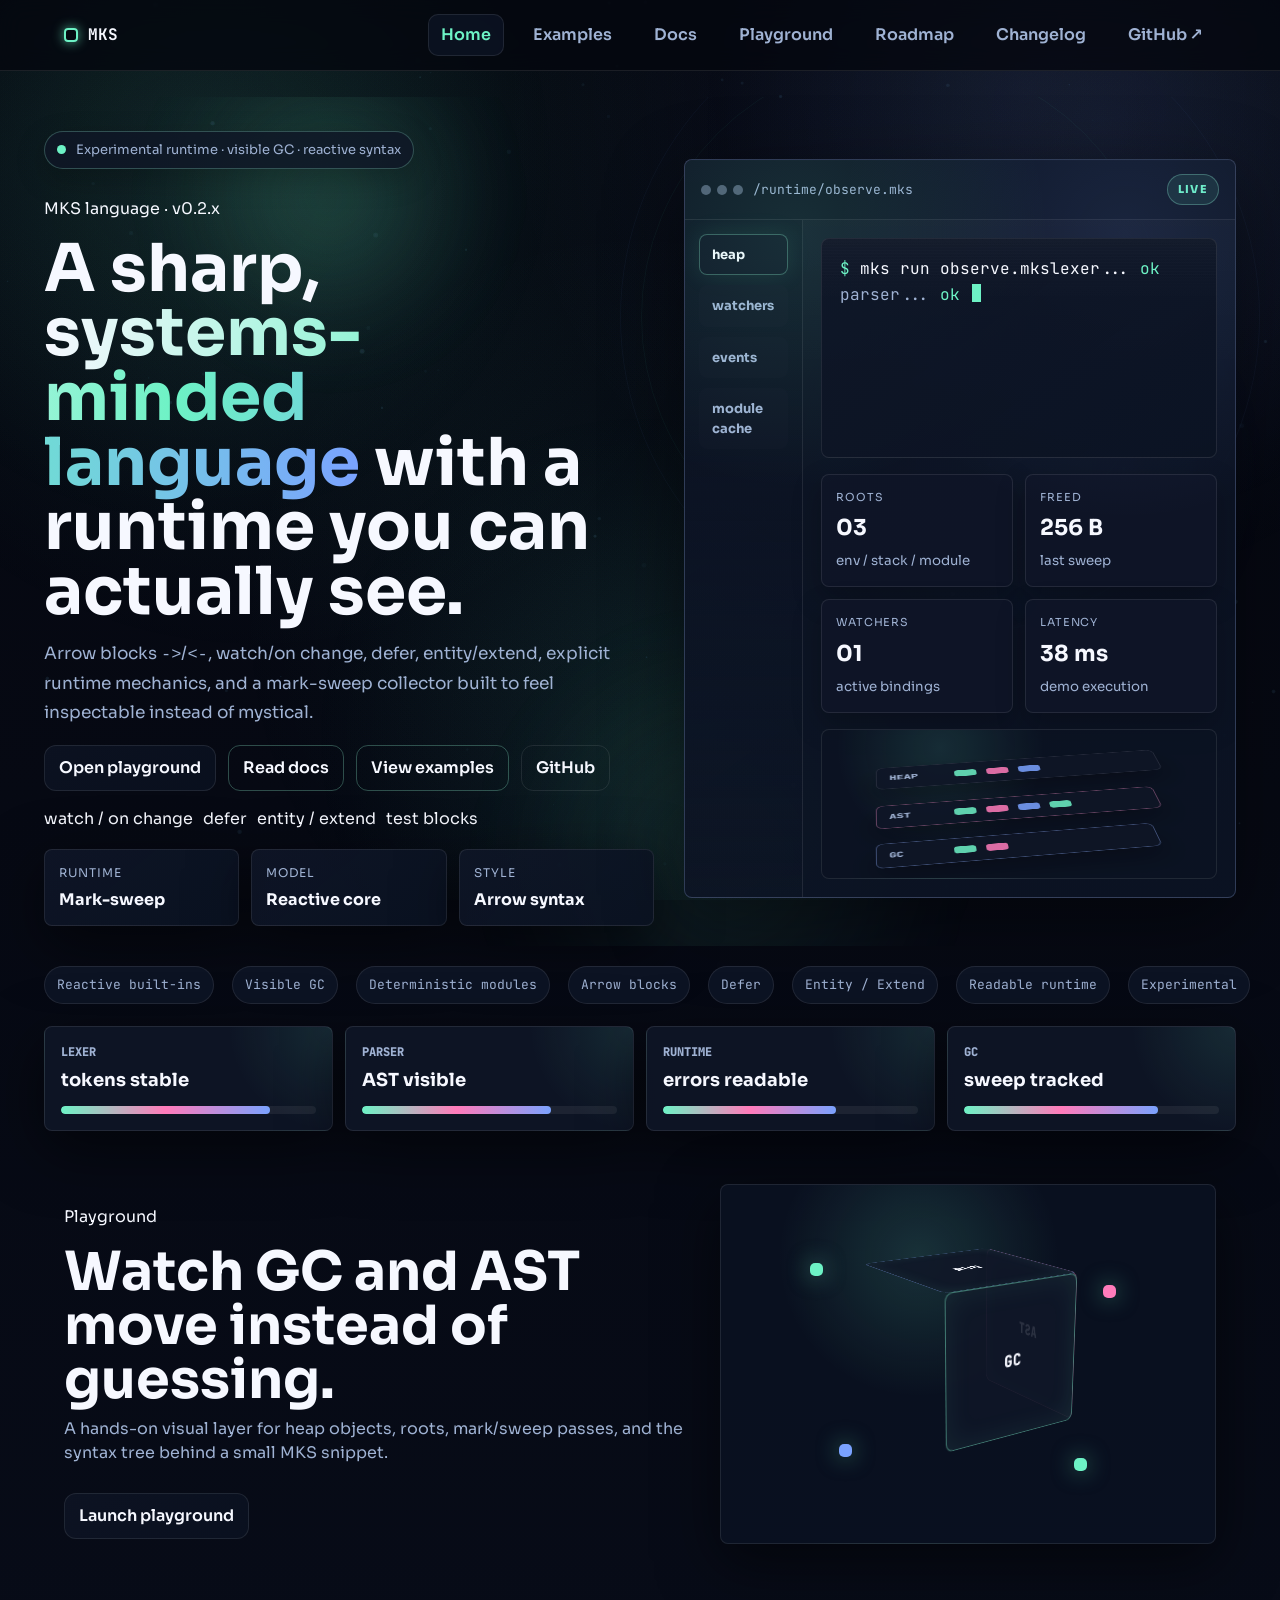
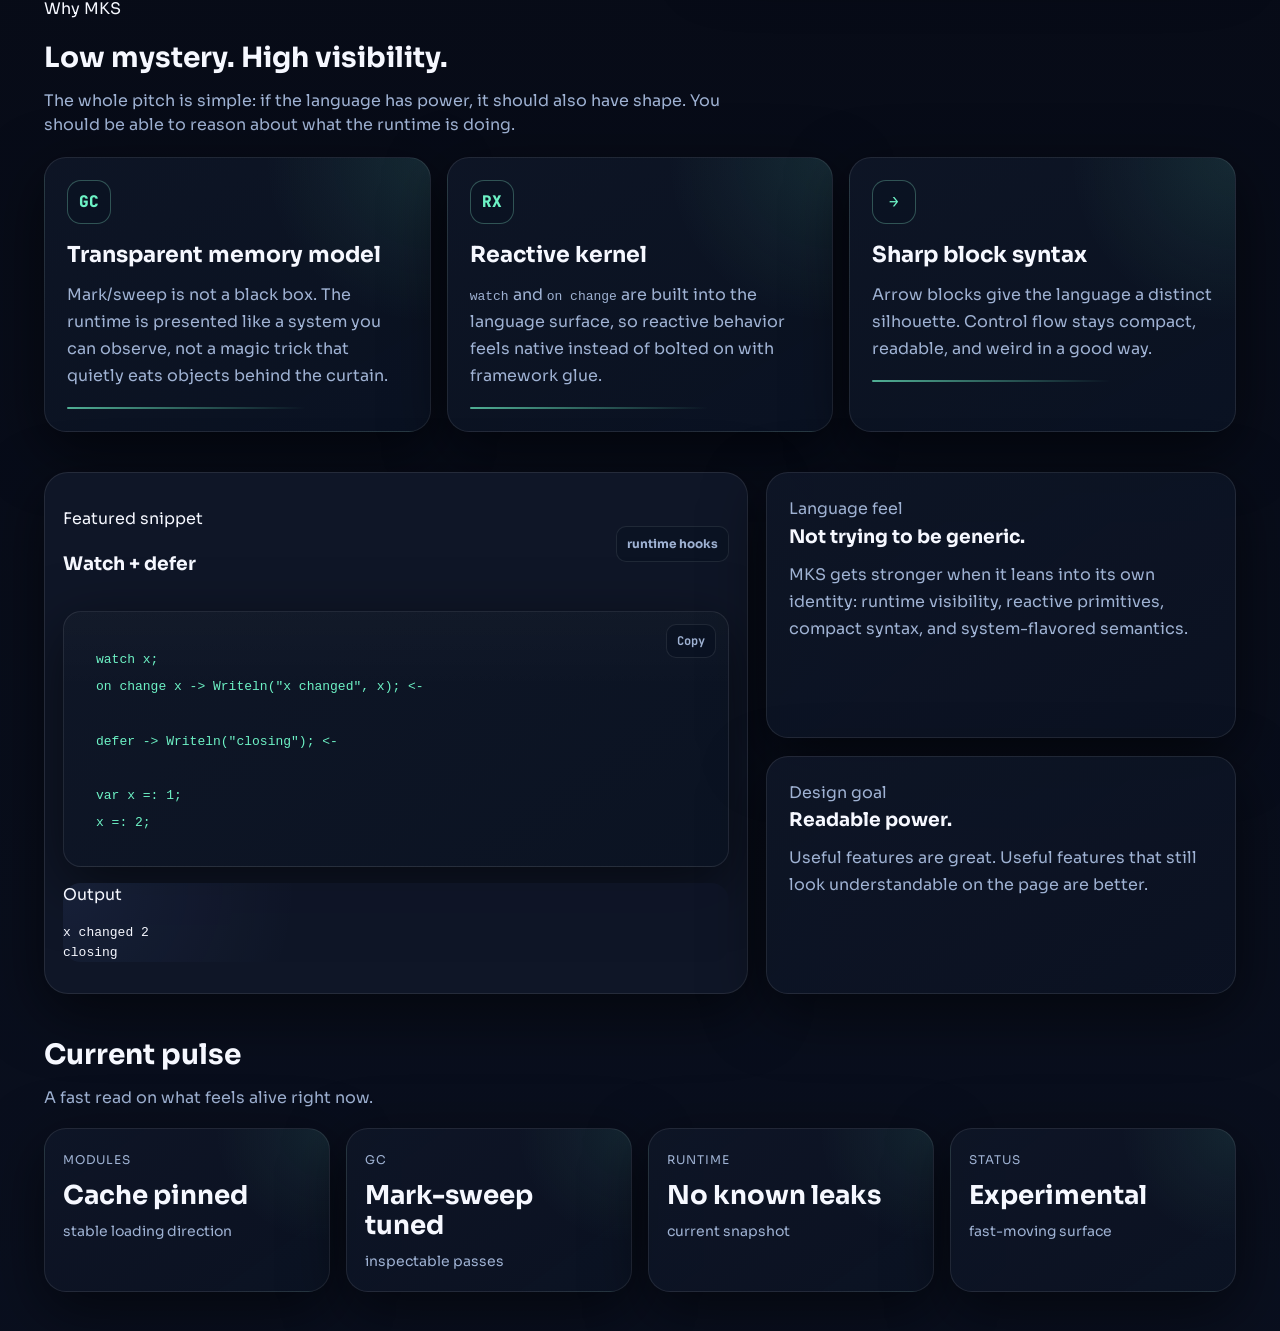
==== index.html @ ed5b5735 "New page's, docs" ====
<!DOCTYPE html>
<html lang="en" data-page="home">
<head>
  <meta charset="UTF-8">
  <meta name="viewport" content="width=device-width, initial-scale=1.0">
  <title>MKS Language</title>

  <link rel="preconnect" href="https://fonts.googleapis.com">
  <link rel="preconnect" href="https://fonts.gstatic.com" crossorigin>
  <link
    href="https://fonts.googleapis.com/css2?family=Sora:wght@400;500;600;700;800&family=Manrope:wght@400;500;600;700&family=JetBrains+Mono:wght@500;700;800&display=swap"
    rel="stylesheet"
  >

  <link rel="stylesheet" href="assets/css/base.css">
  <link rel="stylesheet" href="assets/css/index.css?v=20260414-4">
</head>
<body data-theme="dark">
  <canvas class="particles"></canvas>
  <div class="page-glow" aria-hidden="true"></div>
  <div class="page-grid" aria-hidden="true"></div>

<nav class="navbar">
  <div class="nav-inner">
    <a class="logo" href="index.html"><span class="logo-mark"></span> MKS</a>

    <div class="nav-links">
      <a href="index.html">Home</a>
      <a href="examples.html">Examples</a>
      <a href="docs.html">Docs</a>
      <a href="playground.html">Playground</a>
      <a href="roadmap.html">Roadmap</a>
      <a href="changelog.html">Changelog</a>
      <a class="btn ghost" href="https://github.com/mks-lang/MKS-interpreter" target="_blank" rel="noreferrer">GitHub ↗</a>
    </div>

    <div class="nav-mobile">
      <button class="burger" type="button" aria-label="Open menu" aria-expanded="false">
        <span class="burger-lines">
          <span></span>
          <span></span>
          <span></span>
        </span>
      </button>
    </div>

    <div class="mobile-menu">
      <a href="index.html">Home</a>
      <a href="examples.html">Examples</a>
      <a href="docs.html">Docs</a>
      <a href="playground.html">Playground</a>
      <a href="roadmap.html">Roadmap</a>
      <a href="changelog.html">Changelog</a>
      <a href="https://github.com/mks-lang/MKS-interpreter" target="_blank" rel="noreferrer">GitHub ↗</a>
    </div>
  </div>
</nav>

  <main>
    <section class="hero hero-v2">
      <div class="hero-bg">
        <div class="hero-orb orb-1"></div>
        <div class="hero-orb orb-2"></div>
        <div class="hero-orb orb-3"></div>
        <div class="hero-ring hero-ring-a"></div>
        <div class="hero-ring hero-ring-b"></div>
      </div>

      <div class="hero-copy reveal-up">
        <div class="hero-topline">
          <span class="status-dot"></span>
          <span>Experimental runtime · visible GC · reactive syntax</span>
        </div>

        <p class="eyebrow">MKS language · v0.2.x</p>

        <h1>
          A sharp,
          <span class="gradient-text">systems-minded language</span>
          with a runtime you can actually see.
        </h1>

        <p class="lede">
          Arrow blocks <code>-></code>/<code><-</code>, watch/on change, defer,
          entity/extend, explicit runtime mechanics, and a mark-sweep collector
          built to feel inspectable instead of mystical.
        </p>

        <div class="hero-actions">
          <a class="btn" href="playground.html">Open playground</a>
          <a class="btn ghost strong" href="docs.html">Read docs</a>
          <a class="btn ghost strong" href="examples.html">View examples</a>
          <a class="btn ghost" href="https://github.com/mks-lang/MKS-interpreter" target="_blank" rel="noreferrer">GitHub</a>
        </div>

        <div class="hero-pills">
          <span class="pill live">watch / on change</span>
          <span class="pill">defer</span>
          <span class="pill">entity / extend</span>
          <span class="pill ghost">test blocks</span>
        </div>

        <div class="hero-stats">
          <div class="hero-stat">
            <span class="hero-stat-label">Runtime</span>
            <strong>Mark-sweep</strong>
          </div>
          <div class="hero-stat">
            <span class="hero-stat-label">Model</span>
            <strong>Reactive core</strong>
          </div>
          <div class="hero-stat">
            <span class="hero-stat-label">Style</span>
            <strong>Arrow syntax</strong>
          </div>
        </div>
      </div>

      <div class="hero-visual reveal-up">
        <div class="signal-shell tilt-card">
          <div class="signal-head">
            <div class="term-dots"><span></span><span></span><span></span></div>
            <div class="signal-path">/runtime/observe.mks</div>
            <div class="signal-badge">LIVE</div>
          </div>

          <div class="signal-main">
            <div class="signal-sidebar">
              <div class="side-chip active">heap</div>
              <div class="side-chip">watchers</div>
              <div class="side-chip">events</div>
              <div class="side-chip">module cache</div>
            </div>

            <div class="signal-content">
              <div class="terminal-core" data-terminal>
                <div class="term-line"><span class="prompt">$</span> mks run observe.mks</div>
                <div class="term-line">lexer... <span class="green">ok</span></div>
                <div class="term-line">parser... <span class="green">ok</span></div>
                <div class="term-line">attach watch x ... <span class="green">ok</span></div>
                <div class="term-line">gc pass #12 ... <span class="accent">6 freed</span></div>
                <div class="term-line">event -> <span class="accent">"x changed 2"</span></div>
              </div>

              <div class="signal-grid">
                <div class="signal-card pulse-card-ish">
                  <span class="mini-label">Roots</span>
                  <strong>03</strong>
                  <small>env / stack / module</small>
                </div>
                <div class="signal-card pulse-card-ish">
                  <span class="mini-label">Freed</span>
                  <strong>256 B</strong>
                  <small>last sweep</small>
                </div>
                <div class="signal-card pulse-card-ish">
                  <span class="mini-label">Watchers</span>
                  <strong>01</strong>
                  <small>active bindings</small>
                </div>
                <div class="signal-card pulse-card-ish">
                  <span class="mini-label">Latency</span>
                  <strong>38 ms</strong>
                  <small>demo execution</small>
                </div>
              </div>

              <div class="runtime-stack" aria-hidden="true">
                <div class="stack-layer layer-heap">
                  <span>heap</span>
                  <b></b><b></b><b></b>
                </div>
                <div class="stack-layer layer-ast">
                  <span>ast</span>
                  <b></b><b></b><b></b><b></b>
                </div>
                <div class="stack-layer layer-gc">
                  <span>gc</span>
                  <b></b><b></b>
                </div>
              </div>
            </div>
          </div>

          <div class="scanline"></div>
        </div>
      </div>
    </section>

    <section class="status-rail reveal-up">
      <div class="status-track">
        <span>Reactive built-ins</span>
        <span>Visible GC</span>
        <span>Deterministic modules</span>
        <span>Arrow blocks</span>
        <span>Defer</span>
        <span>Entity / Extend</span>
        <span>Readable runtime</span>
        <span>Experimental</span>
        <span>Reactive built-ins</span>
        <span>Visible GC</span>
        <span>Deterministic modules</span>
        <span>Arrow blocks</span>
      </div>
    </section>

    <section class="section telemetry-strip reveal-up">
      <div class="telemetry-card tilt-card">
        <span class="telemetry-label">Lexer</span>
        <strong>tokens stable</strong>
        <div class="telemetry-meter"><span style="--w:82%"></span></div>
      </div>
      <div class="telemetry-card tilt-card">
        <span class="telemetry-label">Parser</span>
        <strong>AST visible</strong>
        <div class="telemetry-meter"><span style="--w:74%"></span></div>
      </div>
      <div class="telemetry-card tilt-card">
        <span class="telemetry-label">Runtime</span>
        <strong>errors readable</strong>
        <div class="telemetry-meter"><span style="--w:68%"></span></div>
      </div>
      <div class="telemetry-card tilt-card">
        <span class="telemetry-label">GC</span>
        <strong>sweep tracked</strong>
        <div class="telemetry-meter"><span style="--w:76%"></span></div>
      </div>
    </section>

    <section class="section lab-preview">
      <div class="lab-copy reveal-up">
        <p class="eyebrow">Playground</p>
        <h2>Watch GC and AST move instead of guessing.</h2>
        <p class="sub">
          A hands-on visual layer for heap objects, roots, mark/sweep passes, and the syntax tree
          behind a small MKS snippet.
        </p>
        <a class="btn" href="playground.html">Launch playground</a>
      </div>

      <div class="lab-stage reveal-up tilt-card" aria-hidden="true">
        <div class="lab-cube">
          <span class="cube-face face-a">GC</span>
          <span class="cube-face face-b">AST</span>
          <span class="cube-face face-c">RUN</span>
        </div>
        <div class="lab-nodes">
          <span></span><span></span><span></span><span></span>
        </div>
      </div>
    </section>

    <section class="section feature-band">
      <div class="feature-intro reveal-up">
        <p class="eyebrow">Why MKS</p>
        <h2>Low mystery. High visibility.</h2>
        <p class="sub">
          The whole pitch is simple: if the language has power, it should also have shape.
          You should be able to reason about what the runtime is doing.
        </p>
      </div>

      <div class="feature-grid">
        <article class="feature-card reveal-up tilt-card">
          <div class="feature-icon">GC</div>
          <h3>Transparent memory model</h3>
          <p>
            Mark/sweep is not a black box. The runtime is presented like a system you can observe,
            not a magic trick that quietly eats objects behind the curtain.
          </p>
          <div class="feature-line"></div>
        </article>

        <article class="feature-card reveal-up tilt-card">
          <div class="feature-icon">RX</div>
          <h3>Reactive kernel</h3>
          <p>
            <code>watch</code> and <code>on change</code> are built into the language surface,
            so reactive behavior feels native instead of bolted on with framework glue.
          </p>
          <div class="feature-line"></div>
        </article>

        <article class="feature-card reveal-up tilt-card">
          <div class="feature-icon">→</div>
          <h3>Sharp block syntax</h3>
          <p>
            Arrow blocks give the language a distinct silhouette. Control flow stays compact,
            readable, and weird in a good way.
          </p>
          <div class="feature-line"></div>
        </article>
      </div>
    </section>

    <section class="section showcase-grid">
      <div class="panel code-panel reveal-up">
        <div class="panel-top">
          <div>
            <p class="eyebrow">Featured snippet</p>
            <h3>Watch + defer</h3>
          </div>
          <span class="code-chip">runtime hooks</span>
        </div>

        <div class="code-block deluxe">
          <button class="copy-btn">Copy</button>
<pre><code>watch x;
on change x -> Writeln("x changed", x); <-

defer -> Writeln("closing"); <-

var x =: 1;
x =: 2;</code></pre>
        </div>

        <div class="mini-output deluxe-output">
          <p class="label">Output</p>
<pre><code>x changed 2
closing</code></pre>
        </div>
      </div>

      <div class="stack-col">
        <div class="stack-card reveal-up tilt-card">
          <p class="eyebrow">Language feel</p>
          <h3>Not trying to be generic.</h3>
          <p>
            MKS gets stronger when it leans into its own identity: runtime visibility,
            reactive primitives, compact syntax, and system-flavored semantics.
          </p>
        </div>

        <div class="stack-card reveal-up tilt-card">
          <p class="eyebrow">Design goal</p>
          <h3>Readable power.</h3>
          <p>
            Useful features are great. Useful features that still look understandable
            on the page are better.
          </p>
        </div>
      </div>
    </section>

    <section class="section pulse-section">
      <div class="section-head reveal-up">
        <h2>Current pulse</h2>
        <p class="sub">A fast read on what feels alive right now.</p>
      </div>

      <div class="pulse-grid">
        <div class="pulse-tile reveal-up tilt-card">
          <span class="tile-label">Modules</span>
          <strong>Cache pinned</strong>
          <small>stable loading direction</small>
        </div>
        <div class="pulse-tile reveal-up tilt-card">
          <span class="tile-label">GC</span>
          <strong>Mark-sweep tuned</strong>
          <small>inspectable passes</small>
        </div>
        <div class="pulse-tile reveal-up tilt-card">
          <span class="tile-label">Runtime</span>
          <strong>No known leaks</strong>
          <small>current snapshot</small>
        </div>
        <div class="pulse-tile reveal-up tilt-card">
          <span class="tile-label">Status</span>
          <strong>Experimental</strong>
          <small>fast-moving surface</small>
        </div>
      </div>
    </section>
  </main>

  <script src="assets/js/common.js"></script>
  <script src="assets/js/home.js?v=20260414-4"></script>
</body>
</html>
---- assets/css/base.css ----
:root {
  --bg: #05070f;
  --bg-soft: #0a1020;
  --panel: #0f1627;
  --panel-2: #0b1323;
  --text: #f6f8ff;
  --muted: #9fb2d3;
  --accent: #6df2c5;
  --accent-2: #7aa2ff;
  --danger: #ff7b7b;

  --border: rgba(255,255,255,0.09);
  --shadow: 0 18px 60px rgba(0,0,0,0.55);
  --glow: 0 0 40px color-mix(in srgb, var(--accent) 55%, transparent);

  --noise: url('data:image/svg+xml;utf8,<svg xmlns="http://www.w3.org/2000/svg" width="160" height="160" viewBox="0 0 160 160"><filter id="n"><feTurbulence type="fractalNoise" baseFrequency="0.8" numOctaves="2" stitchTiles="stitch"/></filter><rect width="160" height="160" filter="url(%23n)" opacity="0.08"/></svg>');

  --font-body: 'Sora', 'Manrope', system-ui, sans-serif;
  --font-mono: 'JetBrains Mono', monospace;
}

/* base */

* {
  box-sizing: border-box;
  min-width: 0;
}

html {
  margin: 0;
  padding: 0;
  height: 100%;
  background: var(--bg);
  overflow-x: hidden;
}

body {
  margin: 0;
  padding: 0;
  min-height: 100vh;
  font-family: var(--font-body);
  color: var(--text);
  line-height: 1.5;
  overflow-x: hidden;
  background: linear-gradient(
    180deg,
    color-mix(in srgb, var(--bg) 90%, transparent),
    color-mix(in srgb, var(--bg-soft) 90%, transparent)
  );
}

/* background fx */

body::before {
  content: "";
  position: fixed;
  inset: 0;
  pointer-events: none;
  z-index: 0;
  background:
    radial-gradient(circle at 20% 20%, rgba(92,240,195,0.08), transparent 38%),
    radial-gradient(circle at 80% 10%, rgba(126,170,255,0.08), transparent 40%),
    radial-gradient(circle at 50% 70%, rgba(92,240,195,0.05), transparent 45%);
}

body::after {
  content: "";
  position: fixed;
  inset: 0;
  pointer-events: none;
  z-index: 0;
  background-image: var(--noise);
  opacity: 0.35;
  mix-blend-mode: soft-light;
}

main {
  position: relative;
  z-index: 2;
  width: 100%;
  overflow-x: clip;
}

/* reset */

img,
canvas,
video,
svg {
  display: block;
  max-width: 100%;
}

button,
input,
textarea {
  font: inherit;
}

button {
  border: 0;
}

a {
  color: inherit;
  text-decoration: none;
}

/* particles */

.particles {
  position: fixed;
  inset: 0;
  width: 100%;
  height: 100%;
  pointer-events: none;
  z-index: 0;
  opacity: 0.22;
}

/* navbar */

.navbar {
  position: sticky;
  top: 0;
  z-index: 20;
  border-bottom: 1px solid var(--border);
  background: rgba(5,7,15,0.8);
}

@supports (backdrop-filter: blur(12px)) {
  .navbar {
    backdrop-filter: blur(12px);
    background: color-mix(in srgb, var(--bg) 78%, transparent);
  }
}

.nav-inner {
  display: flex;
  align-items: center;
  justify-content: space-between;
  gap: 16px;
  padding: 14px 24px;
  max-width: 1200px;
  margin: 0 auto;
  position: relative;
}

.logo {
  display: flex;
  align-items: center;
  gap: 10px;
  font-family: var(--font-mono);
  font-weight: 700;
  flex-shrink: 0;
}

.logo-mark {
  width: 14px;
  height: 14px;
  border: 2px solid var(--accent);
  border-radius: 4px;
  box-shadow: 0 0 12px color-mix(in srgb, var(--accent) 70%, transparent);
}

/* nav */

.nav-links {
  display: flex;
  gap: 16px;
  align-items: center;
  flex-wrap: wrap;
}

.nav-links a {
  padding: 8px 12px;
  border-radius: 10px;
  font-weight: 600;
  color: var(--muted);
  border: 1px solid transparent;
  transition:
    color 180ms,
    border-color 180ms,
    background 180ms,
    transform 180ms;
}

.nav-links a.active {
  color: var(--accent);
  border-color: var(--border);
  background: color-mix(in srgb, var(--panel) 70%, transparent);
}

.nav-links a:hover {
  color: var(--text);
  border-color: var(--border);
}

.nav-mobile {
  display: none;
  align-items: center;
  gap: 8px;
}

/* burger */

.burger {
  display: none;
  width: 44px;
  height: 44px;
  padding: 0;
  align-items: center;
  justify-content: center;
  border-radius: 12px;
  border: 1px solid var(--border);
  background: color-mix(in srgb, var(--panel) 84%, transparent);
  color: var(--text);
  cursor: pointer;
  flex-shrink: 0;
}

.burger-lines {
  position: relative;
  width: 18px;
  height: 12px;
}

.burger-lines span {
  position: absolute;
  left: 0;
  width: 100%;
  height: 2px;
  border-radius: 999px;
  background: var(--text);
  transition: transform 180ms ease, opacity 180ms ease, top 180ms ease;
}

.burger-lines span:nth-child(1) { top: 0; }
.burger-lines span:nth-child(2) { top: 5px; }
.burger-lines span:nth-child(3) { top: 10px; }

.nav-open .burger-lines span:nth-child(1) {
  top: 5px;
  transform: rotate(45deg);
}

.nav-open .burger-lines span:nth-child(2) {
  opacity: 0;
}

.nav-open .burger-lines span:nth-child(3) {
  top: 5px;
  transform: rotate(-45deg);
}

.mobile-menu {
  display: none;
}

/* buttons */

.btn {
  display: inline-flex;
  align-items: center;
  justify-content: center;
  gap: 8px;
  padding: 10px 14px;
  border-radius: 12px;
  border: 1px solid var(--border);
  background: linear-gradient(
    135deg,
    color-mix(in srgb, var(--panel) 70%, transparent),
    color-mix(in srgb, var(--panel-2) 70%, transparent)
  );
  color: var(--text);
  font-weight: 600;
  transition:
    transform 160ms,
    box-shadow 160ms,
    border-color 160ms;
}

.btn:hover {
  transform: translateY(-2px);
  border-color: color-mix(in srgb, var(--accent) 40%, var(--border));
  box-shadow: 0 12px 30px color-mix(in srgb, var(--accent) 15%, transparent);
}

.btn.ghost {
  background: transparent;
  box-shadow: none;
}

/* layout */

.section {
  max-width: 1200px;
  margin: 40px auto;
  padding: 0 24px;
  width: 100%;
}

.section h2 {
  margin: 0 0 10px;
  font-size: 28px;
}

.section p.sub {
  margin: 0 0 18px;
  color: var(--muted);
}

/* panels */

.panel {
  background: var(--panel);
  border: 1px solid var(--border);
  border-radius: 16px;
  padding: 18px;
  box-shadow: var(--shadow);
  position: relative;
  overflow: hidden;
}

.panel::after {
  content: "";
  position: absolute;
  inset: 0;
  z-index: 0;
  pointer-events: none;
  opacity: 0;
  background: linear-gradient(
    125deg,
    color-mix(in srgb, var(--accent) 12%, transparent),
    transparent 30%
  );
  transition: opacity 200ms;
}

.panel:hover::after {
  opacity: 1;
}

.panel > * {
  position: relative;
  z-index: 1;
}

/* code */

.code-block {
  position: relative;
  border: 1px solid var(--border);
  border-radius: 14px;
  padding: 14px;
  font-family: var(--font-mono);
  color: var(--accent);
  background: linear-gradient(
    145deg,
    color-mix(in srgb, var(--panel) 90%, transparent),
    color-mix(in srgb, var(--panel-2) 90%, transparent)
  );
  box-shadow: var(--shadow);
  overflow-x: auto;
  overflow-y: hidden;
  max-width: 100%;
  -webkit-overflow-scrolling: touch;
}

.code-block pre {
  margin: 0;
  white-space: pre;
  min-width: max-content;
}

.copy-btn {
  position: absolute;
  top: 10px;
  right: 10px;
  background: var(--panel-2);
  border: 1px solid var(--border);
  border-radius: 10px;
  color: var(--muted);
  padding: 6px 10px;
  cursor: pointer;
  font-size: 12px;
  z-index: 2;
}

.copy-btn:hover {
  color: var(--text);
}

/* pulse */

.pulse {
  display: grid;
  grid-template-columns: repeat(auto-fit, minmax(200px,1fr));
  gap: 12px;
}

.pulse-card {
  border: 1px solid var(--border);
  border-radius: 14px;
  padding: 12px;
  background: color-mix(in srgb, var(--panel) 90%, transparent);
}

.pulse-card .label {
  font-size: 12px;
  text-transform: uppercase;
  color: var(--muted);
}

.pulse-card .value {
  font-size: 22px;
  font-weight: 700;
}

/* animations */

.float { animation: floaty 6s ease-in-out infinite alternate; }
.glimmer { background-size: 280% 280%; animation: gradient-move 14s ease infinite; }
.pulse-glow { animation: pulse 3s ease-in-out infinite; }

@keyframes floaty {
  0% { transform: translateY(0); }
  100% { transform: translateY(-6px); }
}

@keyframes gradient-move {
  0% { background-position: 0% 50%; }
  50% { background-position: 100% 50%; }
  100% { background-position: 0% 50%; }
}

@keyframes pulse {
  0%,100% { box-shadow: var(--glow); }
  50% { box-shadow: 0 0 18px color-mix(in srgb, var(--accent-2) 45%, transparent); }
}

/* mobile */

@media (max-width: 960px) {
  .nav-links {
    display: none;
  }

  .nav-mobile {
    display: flex;
  }

  .burger {
    display: inline-flex;
  }

  .mobile-menu {
    position: absolute;
    top: calc(100% + 12px);
    right: 16px;
    left: 16px;
    display: none;
    flex-direction: column;
    gap: 8px;
    padding: 12px;
    border: 1px solid var(--border);
    border-radius: 16px;
    background: color-mix(in srgb, var(--panel) 96%, transparent);
    box-shadow: var(--shadow);
  }

  .nav-open .mobile-menu {
    display: flex;
  }

  .mobile-menu a {
    padding: 12px 14px;
    border-radius: 12px;
    border: 1px solid transparent;
    color: var(--muted);
    font-weight: 600;
    background: color-mix(in srgb, var(--panel-2) 66%, transparent);
  }

  .mobile-menu a.active {
    color: var(--accent);
    border-color: var(--border);
  }

  .mobile-menu a:hover {
    color: var(--text);
    border-color: var(--border);
  }
}

@media (max-width: 600px) {
  .section {
    padding: 0 16px;
  }

  .nav-inner {
    padding: 12px 16px;
  }

  .particles {
    opacity: 0.12;
  }

  .panel {
    padding: 14px;
  }

  .code-block {
    padding: 12px;
  }

  .copy-btn {
    top: 8px;
    right: 8px;
  }
}
---- assets/css/index.css ----
.hero-v2 {
  position: relative;
  max-width: 1240px;
  margin: 26px auto 0;
  padding: 34px 24px 20px;
  display: grid;
  grid-template-columns: 1.05fr 0.95fr;
  gap: 30px;
  align-items: center;
  isolation: isolate;
}

.hero-bg {
  position: absolute;
  inset: 0;
  pointer-events: none;
  z-index: 0;
  overflow: hidden;
}

.hero-orb {
  position: absolute;
  border-radius: 999px;
  filter: blur(44px);
  opacity: 0.7;
  animation: drift 12s ease-in-out infinite alternate;
}

.orb-1 {
  top: -60px;
  left: 12%;
  width: 320px;
  height: 320px;
  background: radial-gradient(circle, color-mix(in srgb, var(--accent) 30%, transparent), transparent 70%);
}

.orb-2 {
  right: 2%;
  top: 20%;
  width: 420px;
  height: 420px;
  background: radial-gradient(circle, color-mix(in srgb, var(--accent-2) 26%, transparent), transparent 70%);
  animation-delay: 1.2s;
}

.orb-3 {
  left: 38%;
  bottom: -140px;
  width: 460px;
  height: 460px;
  background: radial-gradient(circle, color-mix(in srgb, var(--accent) 16%, transparent), transparent 72%);
  animation-delay: 2.2s;
}

.hero-ring {
  position: absolute;
  border-radius: 50%;
  border: 1px solid color-mix(in srgb, var(--accent) 14%, transparent);
  opacity: 0.35;
}

.hero-ring-a {
  width: 520px;
  height: 520px;
  right: 8%;
  top: -40px;
  animation: spinSlow 24s linear infinite;
}

.hero-ring-b {
  width: 640px;
  height: 640px;
  right: 0%;
  top: -100px;
  border-color: color-mix(in srgb, var(--accent-2) 14%, transparent);
  animation: spinSlowReverse 30s linear infinite;
}

.hero-copy,
.hero-visual {
  position: relative;
  z-index: 2;
}

.hero-topline {
  display: inline-flex;
  align-items: center;
  gap: 10px;
  margin-bottom: 12px;
  padding: 8px 12px;
  border: 1px solid color-mix(in srgb, var(--accent) 18%, var(--border));
  border-radius: 999px;
  background: color-mix(in srgb, var(--panel) 82%, transparent);
  color: var(--muted);
  font-size: 13px;
  box-shadow: 0 10px 30px rgba(0, 0, 0, 0.22);
}

.status-dot {
  width: 9px;
  height: 9px;
  border-radius: 50%;
  background: var(--accent);
  box-shadow: 0 0 0 0 color-mix(in srgb, var(--accent) 40%, transparent);
  animation: pingDot 2.2s infinite;
}

.hero-v2 h1 {
  margin: 0 0 14px;
  font-size: clamp(38px, 6vw, 66px);
  line-height: 0.98;
  letter-spacing: 0;
  max-width: 11ch;
}

.lab-preview {
  position: relative;
  display: grid;
  grid-template-columns: minmax(0, 0.9fr) minmax(280px, 0.7fr);
  gap: 18px;
  align-items: center;
}

.lab-copy {
  padding: 18px 0;
}

.lab-copy h2 {
  max-width: 760px;
  margin: 0 0 10px;
  font-size: clamp(30px, 5vw, 54px);
  line-height: 1;
  letter-spacing: 0;
}

.lab-copy .btn {
  margin-top: 10px;
}

.lab-stage {
  position: relative;
  min-height: 360px;
  border: 1px solid var(--border);
  border-radius: 8px;
  background:
    radial-gradient(circle at 40% 20%, color-mix(in srgb, var(--accent) 15%, transparent), transparent 34%),
    color-mix(in srgb, var(--panel-2) 78%, transparent);
  box-shadow: var(--shadow);
  overflow: hidden;
  perspective: 900px;
}

.lab-cube {
  position: absolute;
  width: 150px;
  height: 150px;
  left: 50%;
  top: 44%;
  transform-style: preserve-3d;
  transform: translate(-50%, -50%) rotateX(-18deg) rotateY(34deg);
  animation: cubeSpin 8s ease-in-out infinite alternate;
}

.cube-face {
  position: absolute;
  inset: 0;
  display: grid;
  place-items: center;
  border: 1px solid color-mix(in srgb, var(--accent) 40%, var(--border));
  border-radius: 8px;
  background: color-mix(in srgb, var(--panel) 88%, transparent);
  color: var(--text);
  font-family: var(--font-mono);
  font-weight: 800;
  box-shadow: inset 0 0 30px color-mix(in srgb, var(--accent) 8%, transparent);
}

.face-a {
  transform: translateZ(75px);
}

.face-b {
  transform: rotateY(90deg) translateZ(75px);
  border-color: color-mix(in srgb, #ff7bba 40%, var(--border));
}

.face-c {
  transform: rotateX(90deg) translateZ(75px);
  border-color: color-mix(in srgb, var(--accent-2) 40%, var(--border));
}

.lab-nodes span {
  position: absolute;
  width: 13px;
  height: 13px;
  border-radius: 5px;
  background: var(--accent);
  box-shadow: 0 0 22px color-mix(in srgb, var(--accent) 50%, transparent);
  animation: nodeFloat 3s ease-in-out infinite alternate;
}

.lab-nodes span:nth-child(1) { left: 18%; top: 22%; }
.lab-nodes span:nth-child(2) { right: 20%; top: 28%; animation-delay: .4s; background: #ff7bba; }
.lab-nodes span:nth-child(3) { left: 24%; bottom: 24%; animation-delay: .8s; background: var(--accent-2); }
.lab-nodes span:nth-child(4) { right: 26%; bottom: 20%; animation-delay: 1.2s; }

.gradient-text {
  background: linear-gradient(90deg, var(--text), var(--accent), var(--accent-2));
  -webkit-background-clip: text;
  background-clip: text;
  color: transparent;
}

.lede {
  max-width: 62ch;
  margin: 0 0 18px;
  color: var(--muted);
  font-size: 17px;
  line-height: 1.72;
}

.hero-actions {
  display: flex;
  gap: 12px;
  flex-wrap: wrap;
  margin-bottom: 16px;
}

.btn.strong {
  border-color: color-mix(in srgb, var(--accent) 22%, var(--border));
}

.hero-pills {
  display: flex;
  flex-wrap: wrap;
  gap: 10px;
  margin-bottom: 18px;
}

.hero-stats {
  display: grid;
  grid-template-columns: repeat(3, minmax(0, 1fr));
  gap: 12px;
  max-width: 720px;
}

.hero-stat {
  padding: 14px 14px 13px;
  border: 1px solid var(--border);
  border-radius: 8px;
  background: linear-gradient(
    140deg,
    color-mix(in srgb, var(--panel) 90%, transparent),
    color-mix(in srgb, var(--panel-2) 88%, transparent)
  );
  box-shadow: var(--shadow);
}

.hero-stat-label {
  display: block;
  margin-bottom: 6px;
  color: var(--muted);
  font-size: 12px;
  text-transform: uppercase;
  letter-spacing: 0.08em;
}

.signal-shell {
  position: relative;
  overflow: hidden;
  border-radius: 8px;
  border: 1px solid color-mix(in srgb, var(--accent-2) 16%, var(--border));
  background:
    linear-gradient(180deg, rgba(255,255,255,0.02), transparent 30%),
    linear-gradient(145deg, color-mix(in srgb, var(--panel) 92%, transparent), color-mix(in srgb, var(--panel-2) 94%, transparent));
  box-shadow:
    0 24px 80px rgba(0,0,0,0.42),
    inset 0 1px 0 rgba(255,255,255,0.03);
}

.signal-shell::before {
  content: "";
  position: absolute;
  inset: 0;
  pointer-events: none;
  background:
    radial-gradient(circle at 20% 10%, color-mix(in srgb, var(--accent) 12%, transparent), transparent 32%),
    radial-gradient(circle at 80% 10%, color-mix(in srgb, var(--accent-2) 12%, transparent), transparent 36%);
}

.signal-head {
  display: flex;
  align-items: center;
  gap: 10px;
  padding: 14px 16px;
  border-bottom: 1px solid var(--border);
  background: color-mix(in srgb, var(--panel-2) 76%, transparent);
}

.term-dots {
  display: flex;
  gap: 6px;
}

.term-dots span {
  width: 10px;
  height: 10px;
  border-radius: 50%;
  background: color-mix(in srgb, var(--muted) 45%, transparent);
}

.signal-path {
  color: var(--muted);
  font-family: var(--font-mono);
  font-size: 13px;
}

.signal-badge {
  margin-left: auto;
  padding: 6px 10px;
  border-radius: 999px;
  border: 1px solid color-mix(in srgb, var(--accent) 24%, var(--border));
  color: var(--accent);
  font-size: 11px;
  font-weight: 800;
  letter-spacing: 0.12em;
  background: color-mix(in srgb, var(--accent) 10%, transparent);
}

.signal-main {
  display: grid;
  grid-template-columns: 118px 1fr;
  min-height: 560px;
}

.signal-sidebar {
  padding: 14px;
  border-right: 1px solid var(--border);
  background: linear-gradient(180deg, color-mix(in srgb, var(--panel-2) 90%, transparent), transparent);
  display: grid;
  align-content: start;
  gap: 10px;
}

.side-chip {
  padding: 10px 12px;
  border-radius: 8px;
  border: 1px solid transparent;
  color: var(--muted);
  background: color-mix(in srgb, var(--panel) 76%, transparent);
  font-size: 13px;
  font-weight: 700;
}

.side-chip.active {
  color: var(--text);
  border-color: color-mix(in srgb, var(--accent) 24%, var(--border));
  box-shadow: 0 0 24px color-mix(in srgb, var(--accent) 10%, transparent);
}

.signal-content {
  padding: 18px;
  display: grid;
  gap: 16px;
}

.terminal-core {
  position: relative;
  overflow: hidden;
  min-height: 220px;
  border: 1px solid var(--border);
  border-radius: 8px;
  padding: 18px;
  background:
    linear-gradient(180deg, rgba(255,255,255,0.015), transparent 30%),
    linear-gradient(145deg, color-mix(in srgb, var(--panel) 92%, transparent), color-mix(in srgb, var(--panel-2) 90%, transparent));
  font-family: var(--font-mono);
}

.terminal-core::before {
  content: "";
  position: absolute;
  inset: 0;
  pointer-events: none;
  background:
    linear-gradient(to bottom, rgba(255,255,255,0.02), transparent 25%),
    repeating-linear-gradient(
      to bottom,
      transparent 0 2px,
      rgba(255,255,255,0.012) 2px 3px
    );
  opacity: 0.6;
}

.term-line {
  position: relative;
  z-index: 1;
  display: flex;
  gap: 10px;
  align-items: baseline;
  color: var(--muted);
  line-height: 1.75;
}

.prompt,
.green {
  color: var(--accent);
}

.accent {
  color: var(--accent-2);
}

.cursor {
  display: inline-block;
  width: 9px;
  height: 1.1em;
  transform: translateY(2px);
  background: var(--accent);
  margin-left: 2px;
  animation: blink 1s steps(2, start) infinite;
}

.signal-grid {
  display: grid;
  grid-template-columns: repeat(2, minmax(0, 1fr));
  gap: 12px;
}

.signal-card,
.pulse-card-ish {
  padding: 14px;
  border-radius: 8px;
  border: 1px solid var(--border);
  background: color-mix(in srgb, var(--panel) 90%, transparent);
  box-shadow: 0 12px 30px rgba(0,0,0,0.22);
}

.mini-label {
  display: block;
  margin-bottom: 6px;
  color: var(--muted);
  text-transform: uppercase;
  letter-spacing: 0.08em;
  font-size: 11px;
}

.signal-card strong {
  display: block;
  margin-bottom: 4px;
  font-size: 22px;
}

.signal-card small {
  color: var(--muted);
}

.runtime-stack {
  position: relative;
  min-height: 150px;
  border: 1px solid var(--border);
  border-radius: 8px;
  background:
    radial-gradient(circle at 30% 12%, color-mix(in srgb, var(--accent) 12%, transparent), transparent 34%),
    color-mix(in srgb, var(--panel-2) 82%, transparent);
  overflow: hidden;
  perspective: 900px;
}

.stack-layer {
  position: absolute;
  left: 50%;
  width: 72%;
  height: 42px;
  border: 1px solid var(--border);
  border-radius: 8px;
  display: flex;
  align-items: center;
  gap: 10px;
  padding: 8px 12px;
  background: color-mix(in srgb, var(--panel) 86%, transparent);
  transform: translateX(-50%) rotateX(58deg) rotateZ(-8deg);
  box-shadow: 0 18px 34px rgba(0,0,0,0.28);
}

.stack-layer span {
  min-width: 54px;
  color: var(--muted);
  font-family: var(--font-mono);
  font-size: 12px;
  font-weight: 800;
  text-transform: uppercase;
}

.stack-layer b {
  width: 22px;
  height: 12px;
  border-radius: 4px;
  background: var(--accent);
  opacity: 0.85;
  animation: stackPulse 2.4s ease-in-out infinite alternate;
}

.stack-layer b:nth-child(3) {
  animation-delay: .2s;
  background: #ff7bba;
}

.stack-layer b:nth-child(4) {
  animation-delay: .4s;
  background: var(--accent-2);
}

.stack-layer b:nth-child(5) {
  animation-delay: .6s;
}

.layer-heap {
  top: 18px;
}

.layer-ast {
  top: 56px;
  border-color: color-mix(in srgb, #ff7bba 28%, var(--border));
}

.layer-gc {
  top: 94px;
  border-color: color-mix(in srgb, var(--accent-2) 28%, var(--border));
}

.scanline {
  position: absolute;
  inset: 0;
  pointer-events: none;
  background: linear-gradient(
    to bottom,
    transparent 0%,
    color-mix(in srgb, var(--accent) 11%, transparent) 50%,
    transparent 100%
  );
  transform: translateY(-100%);
  animation: scanline 5s linear infinite;
  opacity: 0.5;
}

.status-rail {
  position: relative;
  max-width: 1240px;
  margin: 8px auto 0;
  padding: 0 24px;
  overflow: hidden;
}

.status-track {
  display: flex;
  gap: 18px;
  width: max-content;
  padding: 12px 0;
  color: var(--muted);
  font-family: var(--font-mono);
  font-size: 13px;
  animation: marquee 28s linear infinite;
}

.status-track span {
  padding: 8px 12px;
  border: 1px solid var(--border);
  border-radius: 999px;
  background: color-mix(in srgb, var(--panel) 86%, transparent);
  white-space: nowrap;
}

.telemetry-strip {
  max-width: 1240px;
  display: grid;
  grid-template-columns: repeat(4, minmax(0, 1fr));
  gap: 12px;
  margin-top: 10px;
}

.telemetry-card {
  padding: 16px;
  border: 1px solid var(--border);
  border-radius: 8px;
  background:
    radial-gradient(circle at top right, color-mix(in srgb, var(--accent) 10%, transparent), transparent 34%),
    color-mix(in srgb, var(--panel) 88%, transparent);
  box-shadow: var(--shadow);
}

.telemetry-label {
  display: block;
  margin-bottom: 6px;
  color: var(--muted);
  font-family: var(--font-mono);
  font-size: 12px;
  font-weight: 800;
  text-transform: uppercase;
}

.telemetry-card strong {
  display: block;
  margin-bottom: 12px;
  font-size: 18px;
}

.telemetry-meter {
  height: 8px;
  border-radius: 8px;
  background: color-mix(in srgb, var(--border) 72%, transparent);
  overflow: hidden;
}

.telemetry-meter span {
  display: block;
  width: var(--w);
  height: 100%;
  border-radius: inherit;
  background: linear-gradient(90deg, var(--accent), #ff7bba, var(--accent-2));
  animation: meterGlow 2.8s ease-in-out infinite alternate;
}

.feature-band {
  max-width: 1240px;
}

.feature-intro {
  max-width: 720px;
  margin-bottom: 20px;
}

.feature-grid {
  display: grid;
  grid-template-columns: repeat(3, minmax(0, 1fr));
  gap: 16px;
}

.feature-card {
  position: relative;
  overflow: hidden;
  padding: 22px;
  border-radius: 22px;
  border: 1px solid var(--border);
  background:
    radial-gradient(circle at top right, color-mix(in srgb, var(--accent) 10%, transparent), transparent 35%),
    linear-gradient(150deg, color-mix(in srgb, var(--panel) 90%, transparent), color-mix(in srgb, var(--panel-2) 88%, transparent));
  box-shadow: var(--shadow);
}

.feature-card h3 {
  margin: 0 0 10px;
  font-size: 22px;
}

.feature-card p {
  margin: 0;
  color: var(--muted);
  line-height: 1.7;
}

.feature-icon {
  width: 44px;
  height: 44px;
  display: grid;
  place-items: center;
  margin-bottom: 14px;
  border-radius: 14px;
  border: 1px solid color-mix(in srgb, var(--accent) 22%, var(--border));
  background: color-mix(in srgb, var(--panel-2) 90%, transparent);
  font-family: var(--font-mono);
  font-weight: 800;
  color: var(--accent);
}

.feature-line {
  width: 100%;
  height: 2px;
  margin-top: 18px;
  border-radius: 999px;
  background: linear-gradient(90deg, var(--accent), transparent 70%);
  opacity: 0.7;
}

.showcase-grid {
  max-width: 1240px;
  display: grid;
  grid-template-columns: minmax(0, 1.2fr) minmax(280px, 0.8fr);
  gap: 18px;
}

.code-panel {
  border-radius: 24px;
}

.panel-top {
  display: flex;
  align-items: center;
  justify-content: space-between;
  gap: 16px;
  margin-bottom: 14px;
}

.code-chip {
  padding: 8px 10px;
  border-radius: 10px;
  border: 1px solid var(--border);
  color: var(--muted);
  font-size: 12px;
  font-weight: 700;
  background: color-mix(in srgb, var(--panel-2) 80%, transparent);
}

.code-block.deluxe {
  position: relative;
  border-radius: 18px;
  border: 1px solid var(--border);
  background:
    linear-gradient(180deg, rgba(255,255,255,0.02), transparent 30%),
    linear-gradient(145deg, color-mix(in srgb, var(--panel) 90%, transparent), color-mix(in srgb, var(--panel-2) 90%, transparent));
  overflow: auto;
}

.code-block.deluxe pre {
  margin: 0;
  padding: 18px;
  font-family: var(--font-mono);
  line-height: 1.7;
}

.deluxe-output {
  border-radius: 18px;
  background:
    radial-gradient(circle at top left, color-mix(in srgb, var(--accent-2) 8%, transparent), transparent 35%),
    color-mix(in srgb, var(--panel) 90%, transparent);
}

.stack-col {
  display: grid;
  gap: 18px;
}

.stack-card {
  padding: 22px;
  border-radius: 22px;
  border: 1px solid var(--border);
  background:
    linear-gradient(145deg, color-mix(in srgb, var(--panel) 90%, transparent), color-mix(in srgb, var(--panel-2) 86%, transparent));
  box-shadow: var(--shadow);
}

.stack-card h3 {
  margin: 0 0 10px;
}

.stack-card p {
  margin: 0;
  color: var(--muted);
  line-height: 1.7;
}

.pulse-section {
  max-width: 1240px;
}

.section-head {
  margin-bottom: 16px;
}

.pulse-grid {
  display: grid;
  grid-template-columns: repeat(4, minmax(0, 1fr));
  gap: 16px;
}

.pulse-tile {
  position: relative;
  overflow: hidden;
  padding: 18px;
  min-height: 140px;
  border-radius: 22px;
  border: 1px solid var(--border);
  background:
    radial-gradient(circle at 100% 0%, color-mix(in srgb, var(--accent) 8%, transparent), transparent 35%),
    linear-gradient(145deg, color-mix(in srgb, var(--panel) 90%, transparent), color-mix(in srgb, var(--panel-2) 86%, transparent));
  box-shadow: var(--shadow);
}

.tile-label {
  display: inline-block;
  margin-bottom: 12px;
  color: var(--muted);
  font-size: 12px;
  text-transform: uppercase;
  letter-spacing: 0.08em;
}

.pulse-tile strong {
  display: block;
  margin-bottom: 8px;
  font-size: 26px;
  line-height: 1.15;
}

.pulse-tile small {
  color: var(--muted);
  font-size: 14px;
}

.page-glow {
  position: fixed;
  inset: 0;
  pointer-events: none;
  z-index: 0;
  background:
    radial-gradient(circle at 15% 18%, rgba(109, 242, 197, 0.07), transparent 28%),
    radial-gradient(circle at 86% 14%, rgba(122, 162, 255, 0.08), transparent 30%),
    radial-gradient(circle at 50% 82%, rgba(109, 242, 197, 0.05), transparent 34%);
}

.page-grid {
  position: fixed;
  inset: 0;
  pointer-events: none;
  z-index: 0;
  opacity: 0.08;
  background-image:
    linear-gradient(rgba(255,255,255,0.08) 1px, transparent 1px),
    linear-gradient(90deg, rgba(255,255,255,0.08) 1px, transparent 1px);
  background-size: 44px 44px;
  mask-image: radial-gradient(circle at center, black 35%, transparent 85%);
}

.reveal-up {
  opacity: 0;
  transform: translateY(24px);
  animation: revealUp 0.7s ease forwards;
}

.reveal-up:nth-child(2) { animation-delay: 0.08s; }
.reveal-up:nth-child(3) { animation-delay: 0.16s; }

.tilt-card {
  transform-style: preserve-3d;
  transition: transform 180ms ease, border-color 180ms ease, box-shadow 180ms ease;
}

.tilt-card:hover {
  border-color: color-mix(in srgb, var(--accent) 24%, var(--border));
  box-shadow: 0 24px 70px rgba(0,0,0,0.34);
}

.copy-btn {
  position: absolute;
  top: 12px;
  right: 12px;
  z-index: 2;
  padding: 7px 10px;
  border-radius: 10px;
  border: 1px solid var(--border);
  background: color-mix(in srgb, var(--panel-2) 88%, transparent);
  color: var(--muted);
  cursor: pointer;
  font-size: 12px;
  font-weight: 700;
}

.copy-btn:hover {
  color: var(--text);
}

@keyframes blink {
  50% { opacity: 0; }
}

@keyframes pingDot {
  0% { box-shadow: 0 0 0 0 color-mix(in srgb, var(--accent) 35%, transparent); }
  70% { box-shadow: 0 0 0 12px transparent; }
  100% { box-shadow: 0 0 0 0 transparent; }
}

@keyframes drift {
  0% { transform: translate3d(0, 0, 0) scale(1); }
  100% { transform: translate3d(0, -16px, 0) scale(1.04); }
}

@keyframes spinSlow {
  from { transform: rotate(0deg); }
  to { transform: rotate(360deg); }
}

@keyframes spinSlowReverse {
  from { transform: rotate(360deg); }
  to { transform: rotate(0deg); }
}

@keyframes scanline {
  0% { transform: translateY(-100%); }
  100% { transform: translateY(120%); }
}

@keyframes marquee {
  from { transform: translateX(0); }
  to { transform: translateX(-50%); }
}

@keyframes revealUp {
  to {
    opacity: 1;
    transform: translateY(0);
  }
}

@keyframes cubeSpin {
  from {
    transform: translate(-50%, -50%) rotateX(-18deg) rotateY(26deg);
  }
  to {
    transform: translate(-50%, -50%) rotateX(-10deg) rotateY(72deg);
  }
}

@keyframes nodeFloat {
  from {
    transform: translate3d(0, 0, 0) scale(1);
    opacity: 0.54;
  }
  to {
    transform: translate3d(8px, -10px, 0) scale(1.18);
    opacity: 1;
  }
}

@keyframes stackPulse {
  from {
    transform: translateY(0) scaleX(0.86);
    opacity: 0.55;
  }
  to {
    transform: translateY(-2px) scaleX(1.08);
    opacity: 1;
  }
}

@keyframes meterGlow {
  from {
    filter: saturate(0.9);
  }
  to {
    filter: saturate(1.35) brightness(1.12);
  }
}

@media (max-width: 1100px) {
  .hero-v2 {
    grid-template-columns: 1fr;
  }

  .hero-v2 h1 {
    max-width: 14ch;
  }

  .lab-preview,
  .telemetry-strip,
  .showcase-grid,
  .feature-grid,
  .pulse-grid {
    grid-template-columns: 1fr 1fr;
  }

  .signal-main {
    grid-template-columns: 1fr;
  }

  .signal-sidebar {
    grid-template-columns: repeat(4, minmax(0, 1fr));
    border-right: 0;
    border-bottom: 1px solid var(--border);
  }
}

@media (max-width: 760px) {
  .hero-v2 {
    padding-inline: 16px;
  }

  .hero-v2 h1 {
    font-size: 38px;
    max-width: 100%;
  }

  .hero-actions,
  .hero-pills {
    flex-direction: column;
    align-items: stretch;
  }

  .hero-stats,
  .telemetry-strip,
  .lab-preview,
  .feature-grid,
  .showcase-grid,
  .pulse-grid,
  .signal-grid {
    grid-template-columns: 1fr;
  }

  .status-rail {
    padding-inline: 16px;
  }

  .signal-sidebar {
    grid-template-columns: 1fr 1fr;
  }

  .pulse-tile strong {
    font-size: 22px;
  }
}
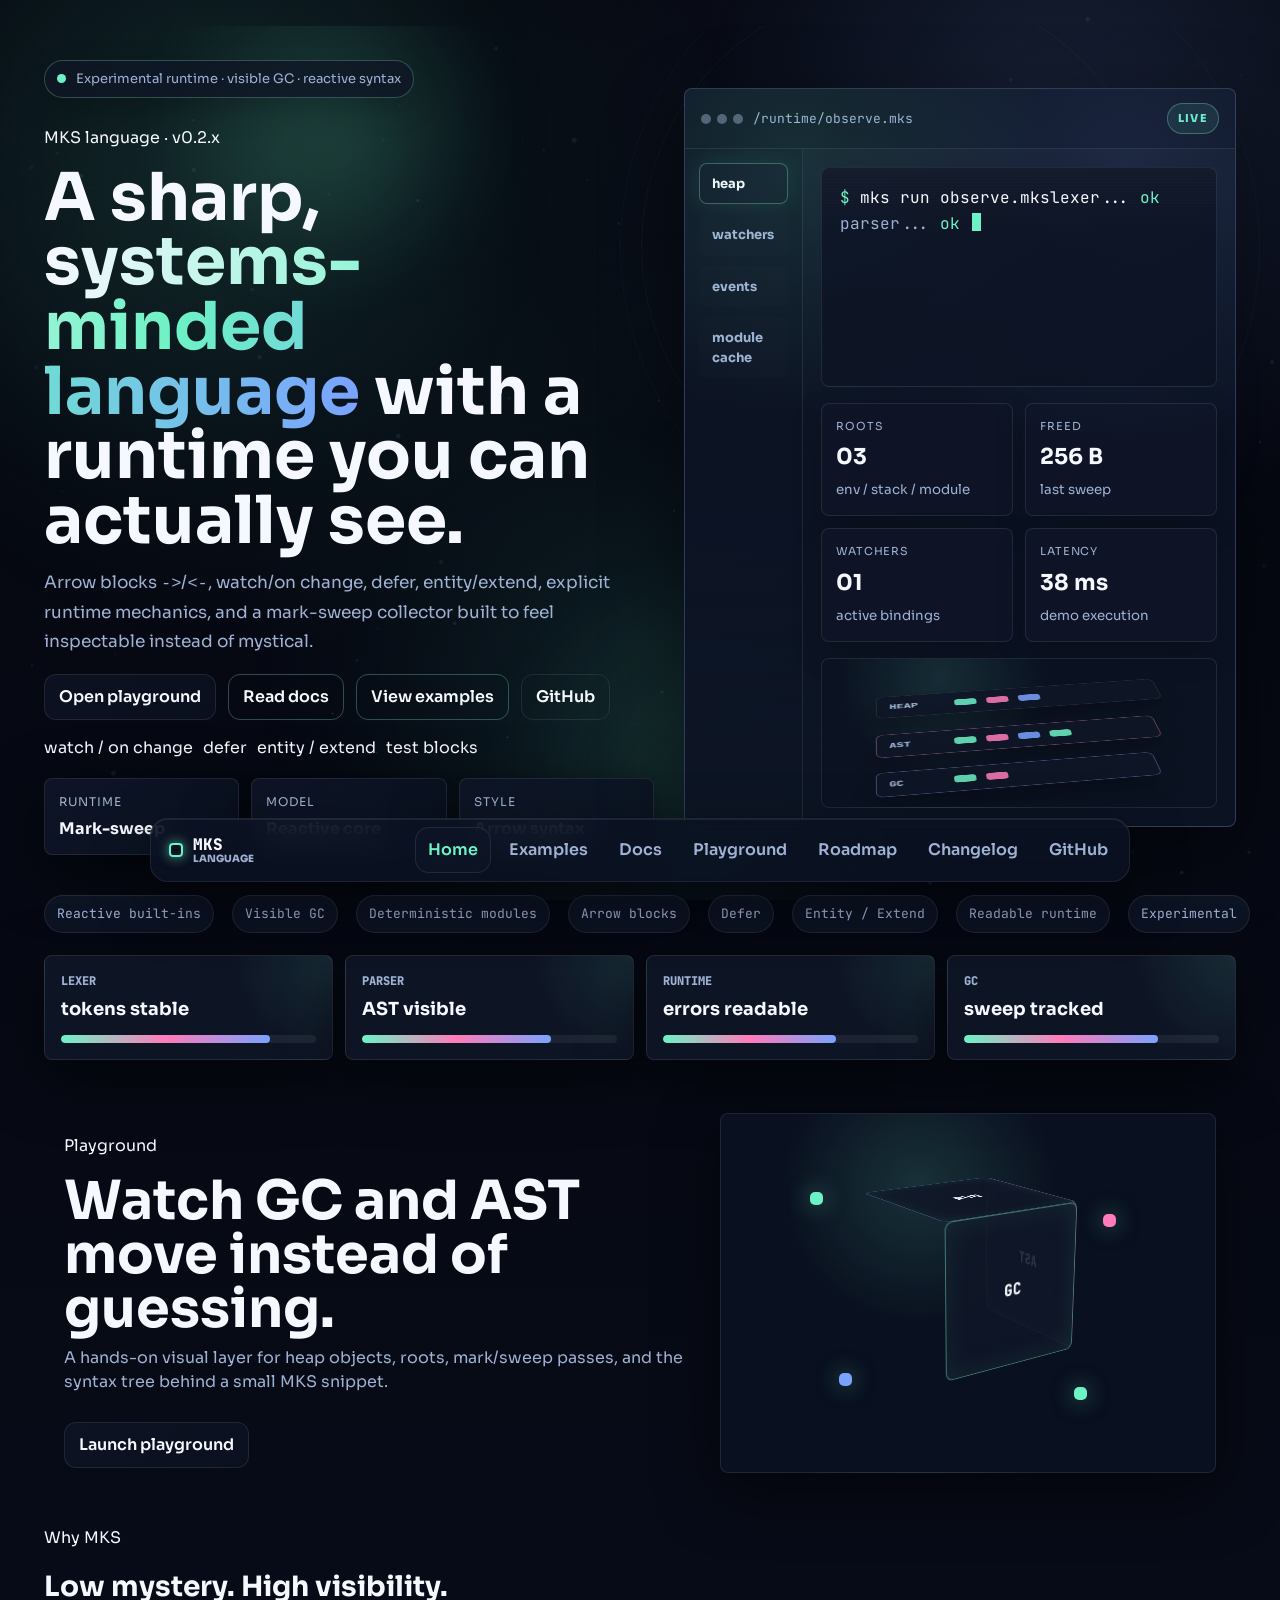
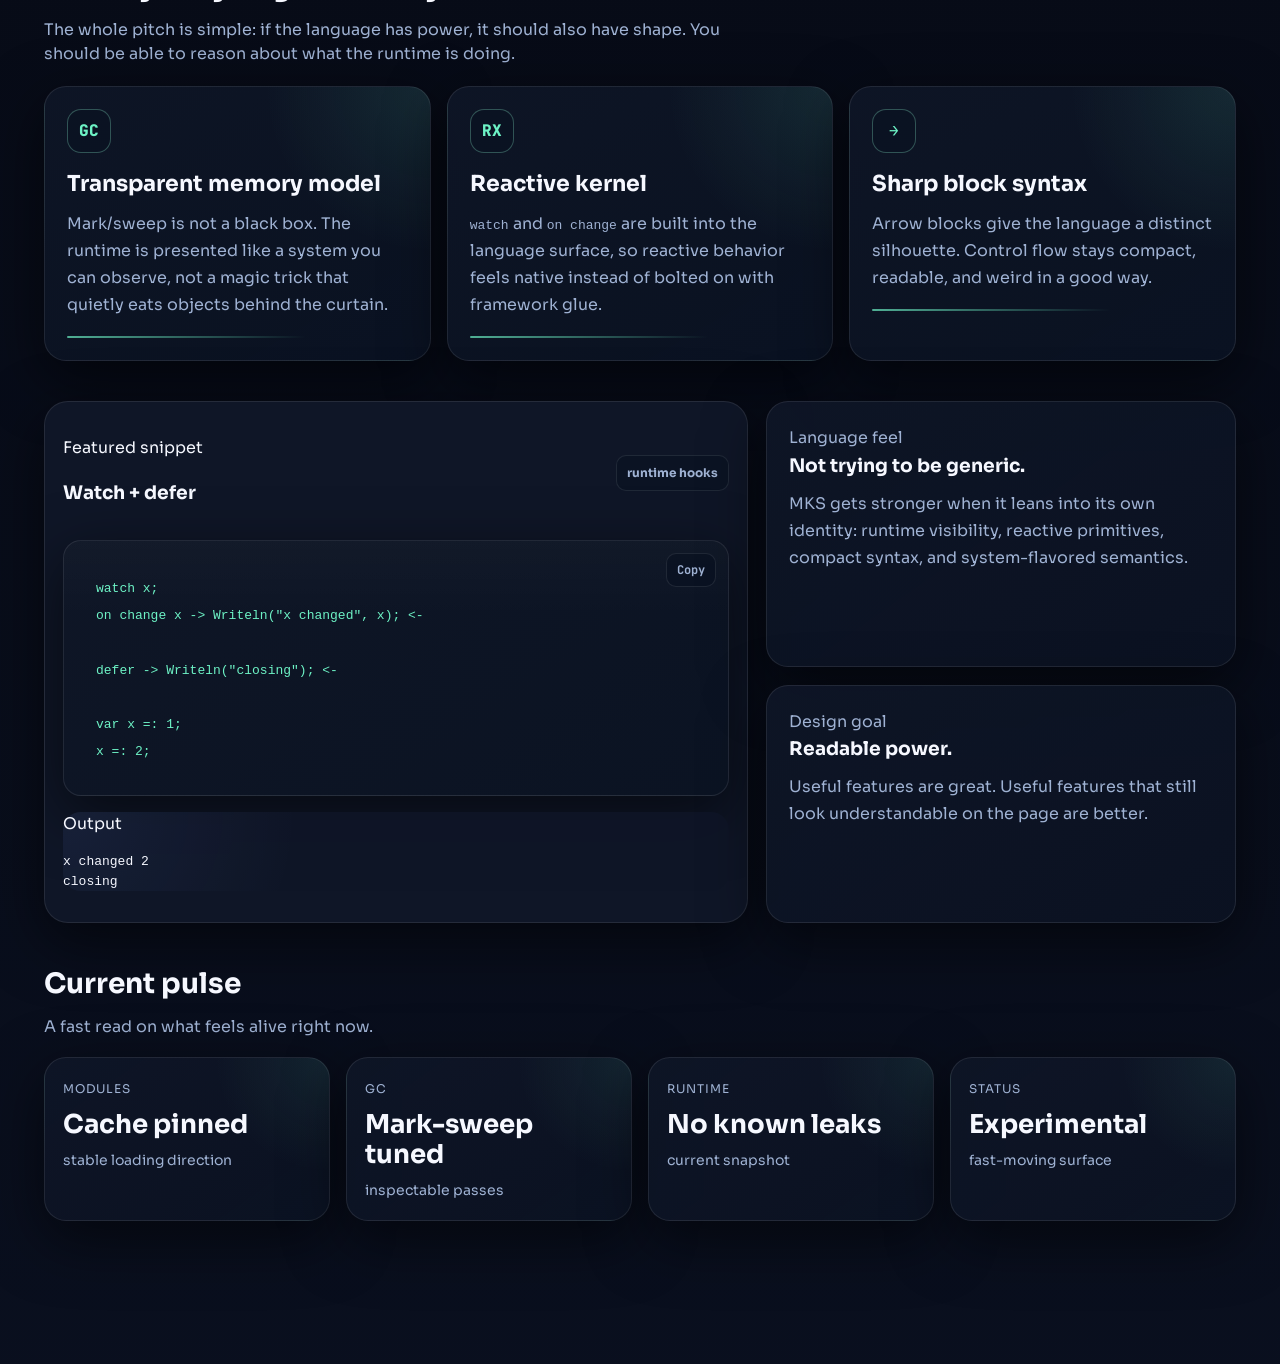
==== commit e1486ea9: "Site update" ====
--- a/index.html
+++ b/index.html
@@ -12,49 +12,13 @@
     rel="stylesheet"
   >
 
-  <link rel="stylesheet" href="assets/css/base.css">
+  <link rel="stylesheet" href="assets/css/base.css?v=20260416-9">
   <link rel="stylesheet" href="assets/css/index.css?v=20260414-4">
 </head>
 <body data-theme="dark">
   <canvas class="particles"></canvas>
   <div class="page-glow" aria-hidden="true"></div>
   <div class="page-grid" aria-hidden="true"></div>
-
-<nav class="navbar">
-  <div class="nav-inner">
-    <a class="logo" href="index.html"><span class="logo-mark"></span> MKS</a>
-
-    <div class="nav-links">
-      <a href="index.html">Home</a>
-      <a href="examples.html">Examples</a>
-      <a href="docs.html">Docs</a>
-      <a href="playground.html">Playground</a>
-      <a href="roadmap.html">Roadmap</a>
-      <a href="changelog.html">Changelog</a>
-      <a class="btn ghost" href="https://github.com/mks-lang/MKS-interpreter" target="_blank" rel="noreferrer">GitHub ↗</a>
-    </div>
-
-    <div class="nav-mobile">
-      <button class="burger" type="button" aria-label="Open menu" aria-expanded="false">
-        <span class="burger-lines">
-          <span></span>
-          <span></span>
-          <span></span>
-        </span>
-      </button>
-    </div>
-
-    <div class="mobile-menu">
-      <a href="index.html">Home</a>
-      <a href="examples.html">Examples</a>
-      <a href="docs.html">Docs</a>
-      <a href="playground.html">Playground</a>
-      <a href="roadmap.html">Roadmap</a>
-      <a href="changelog.html">Changelog</a>
-      <a href="https://github.com/mks-lang/MKS-interpreter" target="_blank" rel="noreferrer">GitHub ↗</a>
-    </div>
-  </div>
-</nav>
 
   <main>
     <section class="hero hero-v2">
@@ -372,8 +336,8 @@
       </div>
     </section>
   </main>
-
-  <script src="assets/js/common.js"></script>
+  <script src="assets/js/header.js?v=20260416-2"></script>
+  <script src="assets/js/common.js?v=20260416-4"></script>
   <script src="assets/js/home.js?v=20260414-4"></script>
 </body>
 </html>
--- a/assets/css/base.css
+++ b/assets/css/base.css
@@ -36,7 +36,7 @@
 
 body {
   margin: 0;
-  padding: 0;
+  padding: 0 0 104px;
   min-height: 100vh;
   font-family: var(--font-body);
   color: var(--text);
@@ -121,17 +121,22 @@
 /* navbar */
 
 .navbar {
-  position: sticky;
-  top: 0;
-  z-index: 20;
-  border-bottom: 1px solid var(--border);
-  background: rgba(5,7,15,0.8);
+  position: fixed;
+  top: auto;
+  bottom: max(18px, env(safe-area-inset-bottom));
+  left: 0;
+  right: 0;
+  z-index: 40;
+  display: flex;
+  justify-content: center;
+  pointer-events: none;
+  padding: 0 18px;
 }
 
 @supports (backdrop-filter: blur(12px)) {
-  .navbar {
-    backdrop-filter: blur(12px);
-    background: color-mix(in srgb, var(--bg) 78%, transparent);
+  .nav-inner {
+    backdrop-filter: blur(16px) saturate(1.08);
+    background: color-mix(in srgb, var(--panel-2) 72%, transparent);
   }
 }
 
@@ -139,11 +144,18 @@
   display: flex;
   align-items: center;
   justify-content: space-between;
-  gap: 16px;
-  padding: 14px 24px;
-  max-width: 1200px;
-  margin: 0 auto;
+  gap: 10px;
+  width: min(100%, 980px);
+  padding: 8px;
+  margin: 0;
   position: relative;
+  pointer-events: auto;
+  border: 1px solid color-mix(in srgb, var(--border) 86%, transparent);
+  border-radius: 18px;
+  background: color-mix(in srgb, var(--panel-2) 84%, transparent);
+  box-shadow:
+    0 20px 60px rgba(0,0,0,0.44),
+    inset 0 1px 0 rgba(255,255,255,0.08);
 }
 
 .logo {
@@ -153,6 +165,15 @@
   font-family: var(--font-mono);
   font-weight: 700;
   flex-shrink: 0;
+  min-height: 46px;
+  padding: 7px 10px;
+  border-radius: 14px;
+  transition: transform 220ms cubic-bezier(.2,.8,.2,1), background 180ms ease;
+}
+
+.logo:hover {
+  background: color-mix(in srgb, var(--panel) 56%, transparent);
+  transform: translateY(-7px) scale(1.04);
 }
 
 .logo-mark {
@@ -163,26 +184,59 @@
   box-shadow: 0 0 12px color-mix(in srgb, var(--accent) 70%, transparent);
 }
 
+.logo-text {
+  display: grid;
+  gap: 1px;
+  line-height: 1;
+}
+
+.logo-text strong {
+  display: block;
+  font-family: var(--font-mono);
+  font-size: 16px;
+  font-weight: 800;
+  letter-spacing: 0;
+}
+
+.logo-text small {
+  display: block;
+  color: var(--muted);
+  font-family: var(--font-body);
+  font-size: 10px;
+  font-weight: 800;
+  letter-spacing: 0;
+  text-transform: uppercase;
+}
+
 /* nav */
 
 .nav-links {
   display: flex;
-  gap: 16px;
+  gap: 5px;
   align-items: center;
-  flex-wrap: wrap;
+  flex-wrap: nowrap;
 }
 
 .nav-links a {
-  padding: 8px 12px;
-  border-radius: 10px;
+  min-height: 46px;
+  display: inline-flex;
+  align-items: center;
+  padding: 9px 12px;
+  border-radius: 14px;
   font-weight: 600;
   color: var(--muted);
   border: 1px solid transparent;
+  transform-origin: 50% 100%;
   transition:
-    color 180ms,
-    border-color 180ms,
-    background 180ms,
-    transform 180ms;
+    color 180ms ease,
+    border-color 180ms ease,
+    background 180ms ease,
+    box-shadow 180ms ease,
+    transform 240ms cubic-bezier(.2,.8,.2,1);
+}
+
+.nav-links:hover a {
+  transform: translateY(2px) scale(0.97);
 }
 
 .nav-links a.active {
@@ -194,6 +248,15 @@
 .nav-links a:hover {
   color: var(--text);
   border-color: var(--border);
+  background: color-mix(in srgb, var(--panel) 60%, transparent);
+  box-shadow: 0 12px 26px rgba(0,0,0,0.24);
+  transform: translateY(-12px) scale(1.12);
+}
+
+.nav-links .nav-github {
+  color: var(--muted);
+  border-color: transparent;
+  background: transparent;
 }
 
 .nav-mobile {
@@ -211,7 +274,7 @@
   padding: 0;
   align-items: center;
   justify-content: center;
-  border-radius: 12px;
+  border-radius: 8px;
   border: 1px solid var(--border);
   background: color-mix(in srgb, var(--panel) 84%, transparent);
   color: var(--text);
@@ -442,6 +505,34 @@
 /* mobile */
 
 @media (max-width: 960px) {
+  body {
+    padding-bottom: 0;
+  }
+
+  .navbar {
+    bottom: max(12px, env(safe-area-inset-bottom));
+    padding: 0 12px;
+  }
+
+  .nav-inner {
+    gap: 10px;
+    width: 100%;
+    padding: 8px;
+  }
+
+  .logo {
+    min-height: 40px;
+  }
+
+  .logo-mark {
+    width: 30px;
+    height: 30px;
+  }
+
+  .logo-text small {
+    display: none;
+  }
+
   .nav-links {
     display: none;
   }
@@ -455,18 +546,24 @@
   }
 
   .mobile-menu {
-    position: absolute;
-    top: calc(100% + 12px);
-    right: 16px;
-    left: 16px;
+    position: fixed;
+    top: auto;
+    bottom: calc(max(12px, env(safe-area-inset-bottom)) + 68px);
+    right: max(12px, env(safe-area-inset-right));
+    left: max(12px, env(safe-area-inset-left));
     display: none;
     flex-direction: column;
     gap: 8px;
     padding: 12px;
     border: 1px solid var(--border);
-    border-radius: 16px;
-    background: color-mix(in srgb, var(--panel) 96%, transparent);
-    box-shadow: var(--shadow);
+    border-radius: 8px;
+    background: color-mix(in srgb, var(--panel) 94%, transparent);
+    box-shadow:
+      0 18px 44px rgba(0,0,0,0.42),
+      inset 0 1px 0 rgba(255,255,255,0.06);
+    max-height: calc(100dvh - 86px);
+    overflow-y: auto;
+    -webkit-overflow-scrolling: touch;
   }
 
   .nav-open .mobile-menu {
@@ -475,16 +572,17 @@
 
   .mobile-menu a {
     padding: 12px 14px;
-    border-radius: 12px;
+    border-radius: 8px;
     border: 1px solid transparent;
     color: var(--muted);
     font-weight: 600;
-    background: color-mix(in srgb, var(--panel-2) 66%, transparent);
+    background: color-mix(in srgb, var(--panel-2) 54%, transparent);
   }
 
   .mobile-menu a.active {
-    color: var(--accent);
-    border-color: var(--border);
+    color: var(--text);
+    border-color: color-mix(in srgb, var(--accent) 22%, var(--border));
+    background: color-mix(in srgb, var(--panel) 72%, transparent);
   }
 
   .mobile-menu a:hover {
@@ -502,6 +600,15 @@
     padding: 12px 16px;
   }
 
+  .mobile-menu {
+    bottom: calc(max(12px, env(safe-area-inset-bottom)) + 64px);
+  }
+
+  .burger {
+    width: 40px;
+    height: 40px;
+  }
+
   .particles {
     opacity: 0.12;
   }
@@ -519,3 +626,40 @@
     right: 8px;
   }
 }
+
+@media (max-width: 380px) {
+  body {
+    padding-top: 0;
+    padding-bottom: 84px;
+  }
+
+  .logo {
+    gap: 8px;
+  }
+
+  .logo-mark {
+    width: 28px;
+    height: 28px;
+  }
+
+  .logo-text strong {
+    font-size: 14px;
+  }
+
+  .burger {
+    width: 38px;
+    height: 38px;
+  }
+
+  .mobile-menu {
+    right: 10px;
+    bottom: calc(max(10px, env(safe-area-inset-bottom)) + 60px);
+    left: 10px;
+  }
+}
+
+@media (prefers-reduced-motion: reduce) {
+  .navbar {
+    transition: none;
+  }
+}
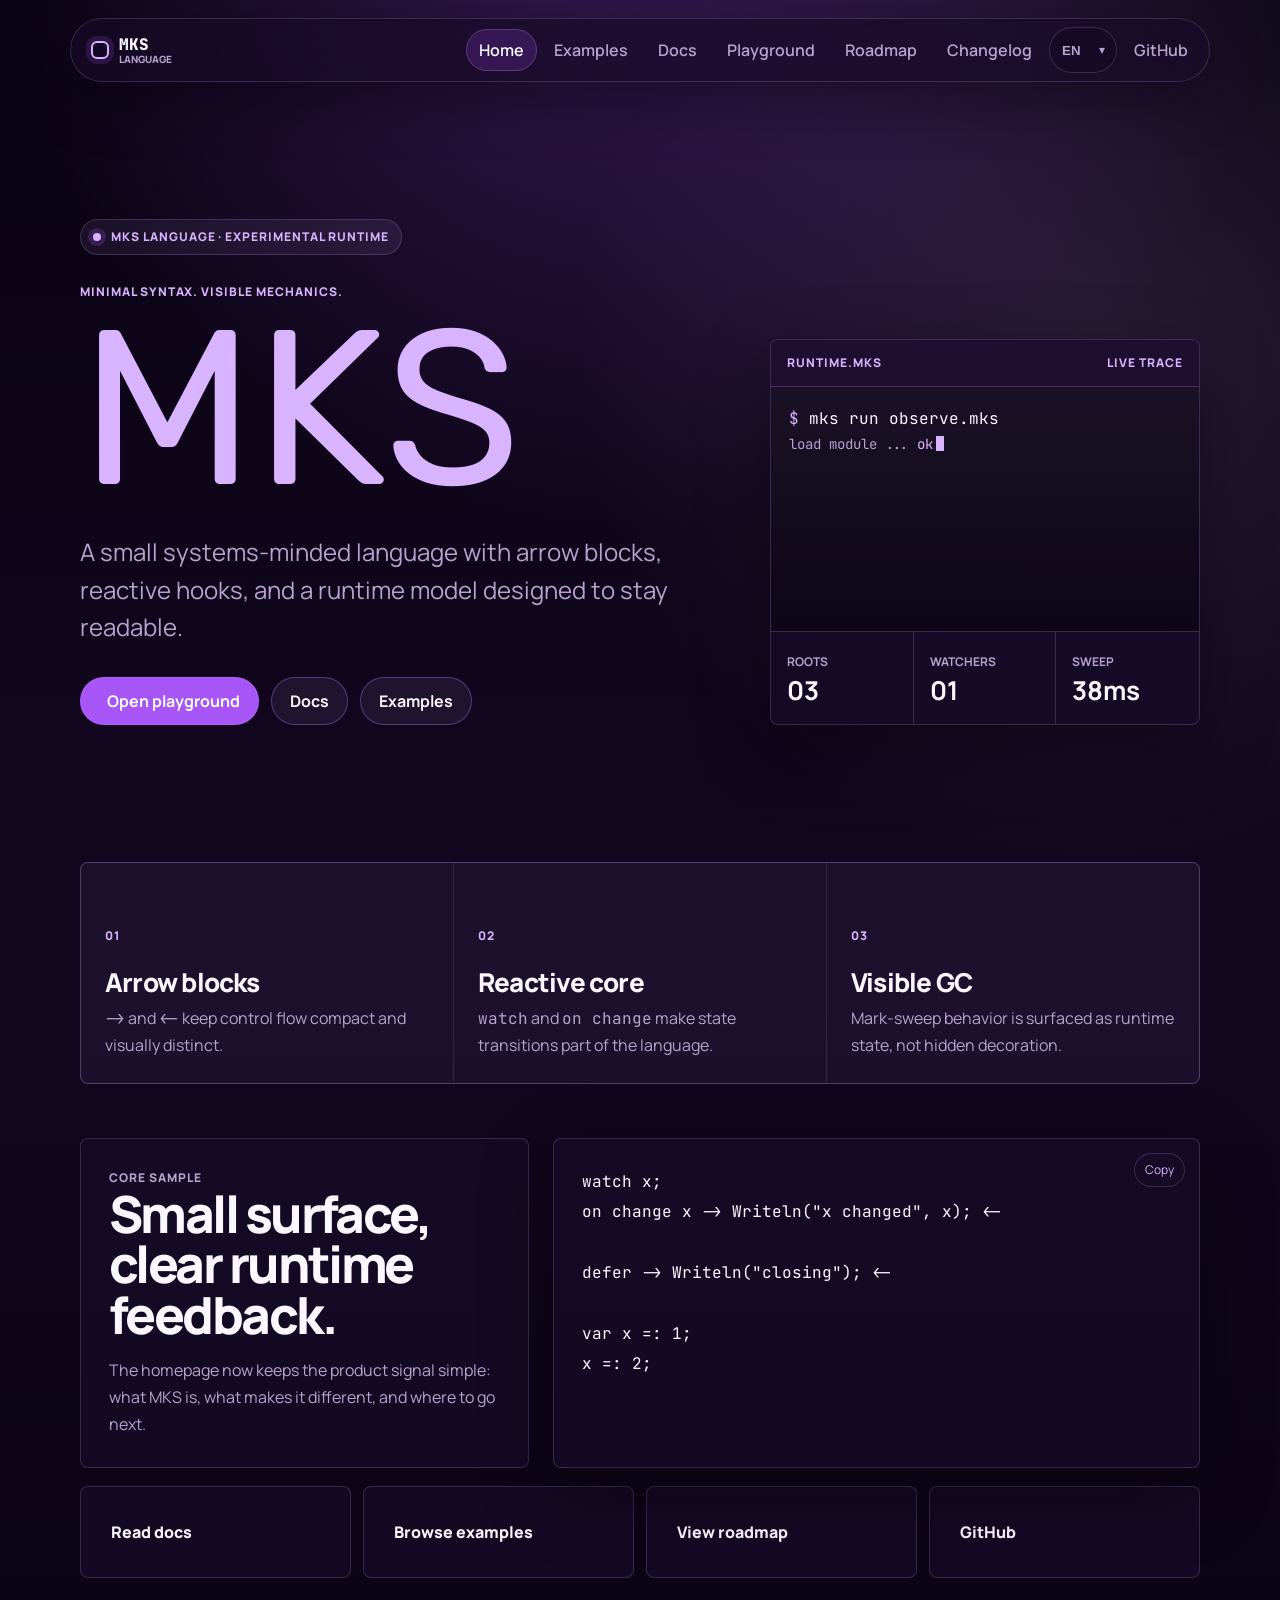
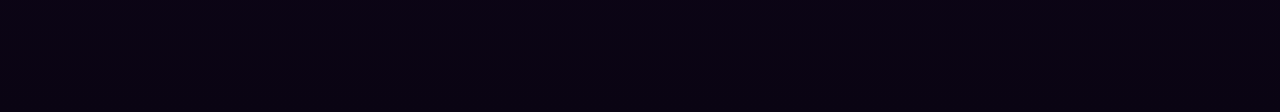
==== commit 3c4c6d11: "Fix docs rerender listeners and stabilize RU i18n" ====
--- a/index.html
+++ b/index.html
@@ -8,267 +8,100 @@
   <link rel="preconnect" href="https://fonts.googleapis.com">
   <link rel="preconnect" href="https://fonts.gstatic.com" crossorigin>
   <link
-    href="https://fonts.googleapis.com/css2?family=Sora:wght@400;500;600;700;800&family=Manrope:wght@400;500;600;700&family=JetBrains+Mono:wght@500;700;800&display=swap"
+    href="https://fonts.googleapis.com/css2?family=Rubik:wght@500;600;700;800&family=Manrope:wght@400;500;600;700;800&family=JetBrains+Mono:wght@500;700;800&display=swap"
     rel="stylesheet"
   >
+  <link rel="stylesheet" href="https://cdn.hugeicons.com/font/hgi-stroke-rounded.css">
 
-  <link rel="stylesheet" href="assets/css/base.css?v=20260416-9">
-  <link rel="stylesheet" href="assets/css/index.css?v=20260414-4">
+  <link rel="stylesheet" href="assets/css/base.css?v=20260426-fonts-ru-1">
+  <link rel="stylesheet" href="assets/css/index.css?v=20260423-fonts-1">
 </head>
 <body data-theme="dark">
-  <canvas class="particles"></canvas>
-  <div class="page-glow" aria-hidden="true"></div>
-  <div class="page-grid" aria-hidden="true"></div>
-
-  <main>
-    <section class="hero hero-v2">
-      <div class="hero-bg">
-        <div class="hero-orb orb-1"></div>
-        <div class="hero-orb orb-2"></div>
-        <div class="hero-orb orb-3"></div>
-        <div class="hero-ring hero-ring-a"></div>
-        <div class="hero-ring hero-ring-b"></div>
+  <main class="home-page">
+    <section class="home-hero" aria-labelledby="hero-title">
+      <div class="hero-kicker">
+        <span class="kicker-dot" aria-hidden="true"></span>
+        <span>MKS language · experimental runtime</span>
       </div>
 
-      <div class="hero-copy reveal-up">
-        <div class="hero-topline">
-          <span class="status-dot"></span>
-          <span>Experimental runtime · visible GC · reactive syntax</span>
+      <div class="hero-layout">
+        <div class="hero-copy">
+          <p class="eyebrow">Minimal syntax. Visible mechanics.</p>
+          <h1 id="hero-title">MKS</h1>
+          <p class="hero-subtitle">
+            A small systems-minded language with arrow blocks, reactive hooks,
+            and a runtime model designed to stay readable.
+          </p>
+
+          <div class="hero-actions" aria-label="Primary links">
+            <a class="btn primary" href="playground.html">
+              <i class="hgi-stroke hgi-code" aria-hidden="true"></i>
+              <span>Open playground</span>
+            </a>
+            <a class="btn ghost" href="docs.html">Docs</a>
+            <a class="btn ghost" href="examples.html">Examples</a>
+          </div>
         </div>
 
-        <p class="eyebrow">MKS language · v0.2.x</p>
-
-        <h1>
-          A sharp,
-          <span class="gradient-text">systems-minded language</span>
-          with a runtime you can actually see.
-        </h1>
-
-        <p class="lede">
-          Arrow blocks <code>-></code>/<code><-</code>, watch/on change, defer,
-          entity/extend, explicit runtime mechanics, and a mark-sweep collector
-          built to feel inspectable instead of mystical.
-        </p>
-
-        <div class="hero-actions">
-          <a class="btn" href="playground.html">Open playground</a>
-          <a class="btn ghost strong" href="docs.html">Read docs</a>
-          <a class="btn ghost strong" href="examples.html">View examples</a>
-          <a class="btn ghost" href="https://github.com/mks-lang/MKS-interpreter" target="_blank" rel="noreferrer">GitHub</a>
-        </div>
-
-        <div class="hero-pills">
-          <span class="pill live">watch / on change</span>
-          <span class="pill">defer</span>
-          <span class="pill">entity / extend</span>
-          <span class="pill ghost">test blocks</span>
-        </div>
-
-        <div class="hero-stats">
-          <div class="hero-stat">
-            <span class="hero-stat-label">Runtime</span>
-            <strong>Mark-sweep</strong>
+        <aside class="runtime-panel" aria-label="Runtime preview">
+          <div class="runtime-head">
+            <span>runtime.mks</span>
+            <span>live trace</span>
           </div>
-          <div class="hero-stat">
-            <span class="hero-stat-label">Model</span>
-            <strong>Reactive core</strong>
+          <div class="runtime-code" data-terminal>
+            <div class="term-line"><span class="prompt">$</span> mks run observe.mks</div>
+            <div class="term-line">watch x ... <span class="accent">attached</span></div>
+            <div class="term-line">gc sweep ... <span class="accent">6 freed</span></div>
+            <div class="term-line">event -> <span class="accent">"x changed"</span></div>
           </div>
-          <div class="hero-stat">
-            <span class="hero-stat-label">Style</span>
-            <strong>Arrow syntax</strong>
-          </div>
-        </div>
-      </div>
-
-      <div class="hero-visual reveal-up">
-        <div class="signal-shell tilt-card">
-          <div class="signal-head">
-            <div class="term-dots"><span></span><span></span><span></span></div>
-            <div class="signal-path">/runtime/observe.mks</div>
-            <div class="signal-badge">LIVE</div>
-          </div>
-
-          <div class="signal-main">
-            <div class="signal-sidebar">
-              <div class="side-chip active">heap</div>
-              <div class="side-chip">watchers</div>
-              <div class="side-chip">events</div>
-              <div class="side-chip">module cache</div>
+          <div class="runtime-metrics" aria-label="Runtime metrics">
+            <div>
+              <span>Roots</span>
+              <strong>03</strong>
             </div>
-
-            <div class="signal-content">
-              <div class="terminal-core" data-terminal>
-                <div class="term-line"><span class="prompt">$</span> mks run observe.mks</div>
-                <div class="term-line">lexer... <span class="green">ok</span></div>
-                <div class="term-line">parser... <span class="green">ok</span></div>
-                <div class="term-line">attach watch x ... <span class="green">ok</span></div>
-                <div class="term-line">gc pass #12 ... <span class="accent">6 freed</span></div>
-                <div class="term-line">event -> <span class="accent">"x changed 2"</span></div>
-              </div>
-
-              <div class="signal-grid">
-                <div class="signal-card pulse-card-ish">
-                  <span class="mini-label">Roots</span>
-                  <strong>03</strong>
-                  <small>env / stack / module</small>
-                </div>
-                <div class="signal-card pulse-card-ish">
-                  <span class="mini-label">Freed</span>
-                  <strong>256 B</strong>
-                  <small>last sweep</small>
-                </div>
-                <div class="signal-card pulse-card-ish">
-                  <span class="mini-label">Watchers</span>
-                  <strong>01</strong>
-                  <small>active bindings</small>
-                </div>
-                <div class="signal-card pulse-card-ish">
-                  <span class="mini-label">Latency</span>
-                  <strong>38 ms</strong>
-                  <small>demo execution</small>
-                </div>
-              </div>
-
-              <div class="runtime-stack" aria-hidden="true">
-                <div class="stack-layer layer-heap">
-                  <span>heap</span>
-                  <b></b><b></b><b></b>
-                </div>
-                <div class="stack-layer layer-ast">
-                  <span>ast</span>
-                  <b></b><b></b><b></b><b></b>
-                </div>
-                <div class="stack-layer layer-gc">
-                  <span>gc</span>
-                  <b></b><b></b>
-                </div>
-              </div>
+            <div>
+              <span>Watchers</span>
+              <strong>01</strong>
+            </div>
+            <div>
+              <span>Sweep</span>
+              <strong>38ms</strong>
             </div>
           </div>
-
-          <div class="scanline"></div>
-        </div>
+        </aside>
       </div>
     </section>
 
-    <section class="status-rail reveal-up">
-      <div class="status-track">
-        <span>Reactive built-ins</span>
-        <span>Visible GC</span>
-        <span>Deterministic modules</span>
-        <span>Arrow blocks</span>
-        <span>Defer</span>
-        <span>Entity / Extend</span>
-        <span>Readable runtime</span>
-        <span>Experimental</span>
-        <span>Reactive built-ins</span>
-        <span>Visible GC</span>
-        <span>Deterministic modules</span>
-        <span>Arrow blocks</span>
-      </div>
+    <section class="home-strip" aria-label="Language highlights">
+      <article>
+        <span>01</span>
+        <h2>Arrow blocks</h2>
+        <p><code>-></code> and <code><-</code> keep control flow compact and visually distinct.</p>
+      </article>
+      <article>
+        <span>02</span>
+        <h2>Reactive core</h2>
+        <p><code>watch</code> and <code>on change</code> make state transitions part of the language.</p>
+      </article>
+      <article>
+        <span>03</span>
+        <h2>Visible GC</h2>
+        <p>Mark-sweep behavior is surfaced as runtime state, not hidden decoration.</p>
+      </article>
     </section>
 
-    <section class="section telemetry-strip reveal-up">
-      <div class="telemetry-card tilt-card">
-        <span class="telemetry-label">Lexer</span>
-        <strong>tokens stable</strong>
-        <div class="telemetry-meter"><span style="--w:82%"></span></div>
-      </div>
-      <div class="telemetry-card tilt-card">
-        <span class="telemetry-label">Parser</span>
-        <strong>AST visible</strong>
-        <div class="telemetry-meter"><span style="--w:74%"></span></div>
-      </div>
-      <div class="telemetry-card tilt-card">
-        <span class="telemetry-label">Runtime</span>
-        <strong>errors readable</strong>
-        <div class="telemetry-meter"><span style="--w:68%"></span></div>
-      </div>
-      <div class="telemetry-card tilt-card">
-        <span class="telemetry-label">GC</span>
-        <strong>sweep tracked</strong>
-        <div class="telemetry-meter"><span style="--w:76%"></span></div>
-      </div>
-    </section>
-
-    <section class="section lab-preview">
-      <div class="lab-copy reveal-up">
-        <p class="eyebrow">Playground</p>
-        <h2>Watch GC and AST move instead of guessing.</h2>
-        <p class="sub">
-          A hands-on visual layer for heap objects, roots, mark/sweep passes, and the syntax tree
-          behind a small MKS snippet.
-        </p>
-        <a class="btn" href="playground.html">Launch playground</a>
-      </div>
-
-      <div class="lab-stage reveal-up tilt-card" aria-hidden="true">
-        <div class="lab-cube">
-          <span class="cube-face face-a">GC</span>
-          <span class="cube-face face-b">AST</span>
-          <span class="cube-face face-c">RUN</span>
-        </div>
-        <div class="lab-nodes">
-          <span></span><span></span><span></span><span></span>
-        </div>
-      </div>
-    </section>
-
-    <section class="section feature-band">
-      <div class="feature-intro reveal-up">
-        <p class="eyebrow">Why MKS</p>
-        <h2>Low mystery. High visibility.</h2>
-        <p class="sub">
-          The whole pitch is simple: if the language has power, it should also have shape.
-          You should be able to reason about what the runtime is doing.
+    <section class="home-split" aria-label="Syntax example">
+      <div class="split-copy">
+        <p class="eyebrow">Core sample</p>
+        <h2>Small surface, clear runtime feedback.</h2>
+        <p>
+          The homepage now keeps the product signal simple: what MKS is, what makes
+          it different, and where to go next.
         </p>
       </div>
 
-      <div class="feature-grid">
-        <article class="feature-card reveal-up tilt-card">
-          <div class="feature-icon">GC</div>
-          <h3>Transparent memory model</h3>
-          <p>
-            Mark/sweep is not a black box. The runtime is presented like a system you can observe,
-            not a magic trick that quietly eats objects behind the curtain.
-          </p>
-          <div class="feature-line"></div>
-        </article>
-
-        <article class="feature-card reveal-up tilt-card">
-          <div class="feature-icon">RX</div>
-          <h3>Reactive kernel</h3>
-          <p>
-            <code>watch</code> and <code>on change</code> are built into the language surface,
-            so reactive behavior feels native instead of bolted on with framework glue.
-          </p>
-          <div class="feature-line"></div>
-        </article>
-
-        <article class="feature-card reveal-up tilt-card">
-          <div class="feature-icon">→</div>
-          <h3>Sharp block syntax</h3>
-          <p>
-            Arrow blocks give the language a distinct silhouette. Control flow stays compact,
-            readable, and weird in a good way.
-          </p>
-          <div class="feature-line"></div>
-        </article>
-      </div>
-    </section>
-
-    <section class="section showcase-grid">
-      <div class="panel code-panel reveal-up">
-        <div class="panel-top">
-          <div>
-            <p class="eyebrow">Featured snippet</p>
-            <h3>Watch + defer</h3>
-          </div>
-          <span class="code-chip">runtime hooks</span>
-        </div>
-
-        <div class="code-block deluxe">
-          <button class="copy-btn">Copy</button>
+      <div class="snippet-panel">
+        <button class="copy-btn" type="button">Copy</button>
 <pre><code>watch x;
 on change x -> Writeln("x changed", x); <-
 
@@ -276,68 +109,31 @@
 
 var x =: 1;
 x =: 2;</code></pre>
-        </div>
-
-        <div class="mini-output deluxe-output">
-          <p class="label">Output</p>
-<pre><code>x changed 2
-closing</code></pre>
-        </div>
-      </div>
-
-      <div class="stack-col">
-        <div class="stack-card reveal-up tilt-card">
-          <p class="eyebrow">Language feel</p>
-          <h3>Not trying to be generic.</h3>
-          <p>
-            MKS gets stronger when it leans into its own identity: runtime visibility,
-            reactive primitives, compact syntax, and system-flavored semantics.
-          </p>
-        </div>
-
-        <div class="stack-card reveal-up tilt-card">
-          <p class="eyebrow">Design goal</p>
-          <h3>Readable power.</h3>
-          <p>
-            Useful features are great. Useful features that still look understandable
-            on the page are better.
-          </p>
-        </div>
       </div>
     </section>
 
-    <section class="section pulse-section">
-      <div class="section-head reveal-up">
-        <h2>Current pulse</h2>
-        <p class="sub">A fast read on what feels alive right now.</p>
-      </div>
-
-      <div class="pulse-grid">
-        <div class="pulse-tile reveal-up tilt-card">
-          <span class="tile-label">Modules</span>
-          <strong>Cache pinned</strong>
-          <small>stable loading direction</small>
-        </div>
-        <div class="pulse-tile reveal-up tilt-card">
-          <span class="tile-label">GC</span>
-          <strong>Mark-sweep tuned</strong>
-          <small>inspectable passes</small>
-        </div>
-        <div class="pulse-tile reveal-up tilt-card">
-          <span class="tile-label">Runtime</span>
-          <strong>No known leaks</strong>
-          <small>current snapshot</small>
-        </div>
-        <div class="pulse-tile reveal-up tilt-card">
-          <span class="tile-label">Status</span>
-          <strong>Experimental</strong>
-          <small>fast-moving surface</small>
-        </div>
-      </div>
+    <section class="home-links" aria-label="Next steps">
+      <a href="docs.html">
+        <i class="hgi-stroke hgi-book-open-01" aria-hidden="true"></i>
+        <span>Read docs</span>
+      </a>
+      <a href="examples.html">
+        <i class="hgi-stroke hgi-code" aria-hidden="true"></i>
+        <span>Browse examples</span>
+      </a>
+      <a href="roadmap.html">
+        <i class="hgi-stroke hgi-package-process" aria-hidden="true"></i>
+        <span>View roadmap</span>
+      </a>
+      <a href="https://github.com/mks-lang/MKS-interpreter" target="_blank" rel="noreferrer">
+        <i class="hgi-stroke hgi-github" aria-hidden="true"></i>
+        <span>GitHub</span>
+      </a>
     </section>
   </main>
-  <script src="assets/js/header.js?v=20260416-2"></script>
-  <script src="assets/js/common.js?v=20260416-4"></script>
+
+  <script src="assets/js/header.js?v=20260425-i18n-2"></script>
+  <script src="assets/js/common.js?v=20260426-i18n-fix-1"></script>
   <script src="assets/js/home.js?v=20260414-4"></script>
 </body>
 </html>
--- a/assets/css/base.css
+++ b/assets/css/base.css
@@ -15,7 +15,8 @@
 
   --noise: url('data:image/svg+xml;utf8,<svg xmlns="http://www.w3.org/2000/svg" width="160" height="160" viewBox="0 0 160 160"><filter id="n"><feTurbulence type="fractalNoise" baseFrequency="0.8" numOctaves="2" stitchTiles="stitch"/></filter><rect width="160" height="160" filter="url(%23n)" opacity="0.08"/></svg>');
 
-  --font-body: 'Sora', 'Manrope', system-ui, sans-serif;
+  --font-display: 'Rubik', 'Manrope', system-ui, sans-serif;
+  --font-body: 'Manrope', 'Rubik', system-ui, sans-serif;
   --font-mono: 'JetBrains Mono', monospace;
 }
 
@@ -663,3 +664,1366 @@
     transition: none;
   }
 }
+
+/* 2026-04 minimal purple refresh */
+:root {
+  --bg: #0f0b1a;
+  --bg-soft: #171127;
+  --panel: #191327;
+  --panel-2: #221934;
+  --text: #f5f0ff;
+  --muted: #b7a9d6;
+  --accent: #b48cff;
+  --accent-2: #d7c1ff;
+  --border: rgba(208, 187, 255, 0.14);
+  --shadow: 0 20px 50px rgba(6, 2, 16, 0.36);
+  --glow: 0 0 28px color-mix(in srgb, var(--accent) 32%, transparent);
+}
+
+body {
+  padding-bottom: 84px;
+  background:
+    radial-gradient(circle at top left, rgba(180, 140, 255, 0.1), transparent 30%),
+    radial-gradient(circle at top right, rgba(215, 193, 255, 0.08), transparent 26%),
+    linear-gradient(180deg, var(--bg), var(--bg-soft));
+}
+
+body::before {
+  background:
+    radial-gradient(circle at 16% 16%, rgba(180, 140, 255, 0.1), transparent 28%),
+    radial-gradient(circle at 84% 12%, rgba(180, 140, 255, 0.08), transparent 28%);
+}
+
+body::after,
+.particles,
+.page-grid,
+.page-glow {
+  opacity: 0.08;
+}
+
+.navbar {
+  bottom: auto;
+  top: 18px;
+}
+
+.nav-inner {
+  width: min(100%, 1120px);
+  border-radius: 22px;
+  background: color-mix(in srgb, var(--panel-2) 92%, transparent);
+  box-shadow: 0 14px 40px rgba(0,0,0,0.26);
+}
+
+.logo,
+.nav-links a,
+.mobile-menu a,
+.btn,
+.tag,
+.pill,
+.chip,
+.change-chip,
+.change-filter,
+.change-tag,
+.play-chip,
+.code-chip,
+.signal-pill,
+.filter-chip,
+.tab {
+  border-radius: 999px;
+}
+
+.logo:hover,
+.nav-links a:hover,
+.btn:hover {
+  transform: translateY(-2px);
+}
+
+.logo-mark {
+  width: 20px;
+  height: 20px;
+  border-radius: 7px;
+  border-color: var(--accent);
+  box-shadow: 0 0 0 6px rgba(180, 140, 255, 0.08);
+}
+
+.nav-links a.active,
+.mobile-menu a.active,
+.btn,
+.tag.live,
+.pill.live,
+.chip-live {
+  background: color-mix(in srgb, var(--accent) 14%, var(--panel));
+  border-color: color-mix(in srgb, var(--accent) 40%, var(--border));
+}
+
+.btn.ghost {
+  background: transparent;
+}
+
+/* 2026-04-25 global prefs */
+body[data-theme="light"] {
+  --bg: #f6f3ff;
+  --bg-soft: #ede7fb;
+  --panel: #ffffff;
+  --panel-2: #f4efff;
+  --text: #251a3f;
+  --muted: #6f638d;
+  --accent: #7d43ff;
+  --accent-2: #9b73ff;
+  --border: rgba(122, 89, 208, 0.14);
+  --shadow: 0 18px 44px rgba(58, 30, 108, 0.1);
+  --glow: 0 0 24px color-mix(in srgb, var(--accent) 24%, transparent);
+}
+
+body[data-theme="light"] {
+  background:
+    radial-gradient(circle at top left, rgba(125, 67, 255, 0.12), transparent 30%),
+    radial-gradient(circle at top right, rgba(155, 115, 255, 0.1), transparent 26%),
+    linear-gradient(180deg, var(--bg), var(--bg-soft));
+}
+
+body[data-theme="light"]::before {
+  background:
+    radial-gradient(circle at 16% 16%, rgba(125, 67, 255, 0.1), transparent 28%),
+    radial-gradient(circle at 84% 12%, rgba(155, 115, 255, 0.08), transparent 28%);
+}
+
+body[data-theme="light"]::after,
+body[data-theme="light"] .particles,
+body[data-theme="light"] .page-grid,
+body[data-theme="light"] .page-glow {
+  opacity: 0.05;
+}
+
+body[data-theme="light"] .nav-inner {
+  background: color-mix(in srgb, var(--panel) 84%, transparent);
+  box-shadow: 0 14px 40px rgba(72, 44, 129, 0.12);
+}
+
+.nav-controls {
+  display: inline-flex;
+  align-items: center;
+  gap: 8px;
+  margin-left: 8px;
+}
+
+.nav-theme-toggle,
+.nav-language select {
+  min-height: 46px;
+  display: inline-flex;
+  align-items: center;
+  justify-content: center;
+  gap: 8px;
+  padding: 9px 12px;
+  border-radius: 999px;
+  border: 1px solid var(--border);
+  background: color-mix(in srgb, var(--panel) 62%, transparent);
+  color: var(--muted);
+  font-weight: 600;
+  transition:
+    color 180ms ease,
+    border-color 180ms ease,
+    background 180ms ease,
+    box-shadow 180ms ease,
+    transform 180ms ease;
+}
+
+.nav-theme-toggle {
+  cursor: pointer;
+}
+
+.nav-theme-toggle:hover,
+.nav-language select:hover {
+  color: var(--text);
+  border-color: color-mix(in srgb, var(--accent) 32%, var(--border));
+  background: color-mix(in srgb, var(--panel-2) 88%, transparent);
+}
+
+.nav-theme-toggle.is-light {
+  color: var(--text);
+  border-color: color-mix(in srgb, var(--accent) 34%, var(--border));
+  background: color-mix(in srgb, var(--accent) 12%, var(--panel));
+}
+
+.theme-toggle-dot {
+  width: 10px;
+  height: 10px;
+  border-radius: 999px;
+  background: linear-gradient(135deg, #ffffff, var(--accent-2));
+  box-shadow: 0 0 0 4px color-mix(in srgb, var(--accent) 12%, transparent);
+  flex-shrink: 0;
+}
+
+.nav-language {
+  position: relative;
+  display: inline-flex;
+}
+
+.nav-language select {
+  appearance: none;
+  cursor: pointer;
+  padding-right: 34px;
+}
+
+.nav-language::after {
+  content: "▾";
+  position: absolute;
+  right: 12px;
+  top: 50%;
+  transform: translateY(-50%);
+  color: var(--muted);
+  pointer-events: none;
+  font-size: 12px;
+}
+
+.mobile-menu-controls {
+  display: none;
+}
+
+.sr-only {
+  position: absolute;
+  width: 1px;
+  height: 1px;
+  padding: 0;
+  margin: -1px;
+  overflow: hidden;
+  clip: rect(0, 0, 0, 0);
+  white-space: nowrap;
+  border: 0;
+}
+
+@media (max-width: 960px) {
+  .mobile-menu-controls {
+    display: grid;
+    gap: 8px;
+  }
+
+  .mobile-menu a {
+    display: flex;
+    align-items: center;
+  }
+
+  .mobile-menu .nav-theme-toggle,
+  .mobile-menu .nav-language,
+  .mobile-menu .nav-language select {
+    width: 100%;
+  }
+}
+
+.panel,
+.code-block,
+.examples-toolbar,
+.change-filters {
+  border-radius: 24px;
+}
+
+.panel,
+.code-block,
+.examples-toolbar,
+.change-filters,
+.nav-inner,
+.mobile-menu {
+  box-shadow: 0 14px 34px rgba(0,0,0,0.22);
+}
+
+.panel::after,
+.code-block::after {
+  display: none;
+}
+
+/* global white theme foundation */
+:root {
+  --bg: #ffffff;
+  --bg-soft: #f7f4ff;
+  --panel: #ffffff;
+  --panel-2: #fbfaff;
+  --text: #171321;
+  --muted: #6f657e;
+  --accent: #7c3aed;
+  --accent-2: #a855f7;
+  --danger: #dc2626;
+  --border: rgba(124, 58, 237, 0.14);
+  --shadow: 0 18px 42px rgba(38, 25, 64, 0.08);
+  --glow: 0 0 0 4px color-mix(in srgb, var(--accent) 10%, transparent);
+}
+
+html {
+  background: var(--bg);
+}
+
+body,
+body[data-theme="dark"] {
+  color: var(--text);
+  background:
+    linear-gradient(180deg, #ffffff 0%, #fbfaff 52%, #f7f4ff 100%);
+}
+
+body::before,
+body::after,
+.particles,
+.page-grid,
+.page-glow {
+  display: none !important;
+}
+
+.navbar {
+  top: 18px;
+  bottom: auto;
+  padding: 0 20px;
+}
+
+.nav-inner {
+  width: min(100%, 1140px);
+  padding: 8px;
+  border-color: var(--border);
+  border-radius: 999px;
+  background: color-mix(in srgb, white 88%, transparent);
+  box-shadow: 0 14px 32px rgba(38, 25, 64, 0.09);
+}
+
+@supports (backdrop-filter: blur(12px)) {
+  .nav-inner {
+    backdrop-filter: blur(18px) saturate(1.1);
+    background: color-mix(in srgb, white 78%, transparent);
+  }
+}
+
+.logo {
+  min-height: 42px;
+  padding: 7px 12px;
+  border-radius: 999px;
+}
+
+.logo:hover,
+.nav-links a:hover,
+.btn:hover {
+  transform: translateY(-1px);
+  box-shadow: none;
+}
+
+.logo-mark {
+  width: 18px;
+  height: 18px;
+  border-color: var(--accent);
+  border-radius: 6px;
+  box-shadow: 0 0 0 5px color-mix(in srgb, var(--accent) 9%, transparent);
+}
+
+.nav-links {
+  gap: 4px;
+}
+
+.nav-links a {
+  min-height: 42px;
+  padding: 8px 12px;
+  border-radius: 999px;
+  color: var(--muted);
+}
+
+.nav-links a.active,
+.mobile-menu a.active {
+  color: var(--accent);
+  border-color: color-mix(in srgb, var(--accent) 20%, var(--border));
+  background: color-mix(in srgb, var(--accent) 8%, white);
+}
+
+.nav-links a:hover,
+.mobile-menu a:hover {
+  color: var(--text);
+  border-color: color-mix(in srgb, var(--accent) 18%, var(--border));
+  background: color-mix(in srgb, var(--accent) 6%, white);
+}
+
+.nav-links:hover a {
+  transform: none;
+}
+
+.burger {
+  border-radius: 999px;
+  background: white;
+}
+
+.burger-lines span {
+  background: var(--text);
+}
+
+.mobile-menu {
+  border-radius: 18px;
+  background: white;
+  box-shadow: 0 18px 42px rgba(38, 25, 64, 0.12);
+}
+
+.mobile-menu a {
+  color: var(--muted);
+  border-radius: 12px;
+  background: color-mix(in srgb, var(--accent) 4%, white);
+}
+
+.btn,
+.btn.ghost {
+  min-height: 48px;
+  padding: 0 18px;
+  border-radius: 999px;
+  border-color: color-mix(in srgb, var(--accent) 22%, var(--border));
+  background: var(--accent);
+  color: white;
+  font-weight: 700;
+}
+
+.btn.ghost {
+  background: white;
+  color: var(--accent);
+}
+
+.panel,
+.code-block,
+.examples-toolbar,
+.change-filters,
+.docs-sidebar,
+.docs-content,
+.editor-panel,
+.heap-panel,
+.ast-panel,
+.log-panel {
+  border-color: var(--border);
+  background: var(--panel);
+  box-shadow: var(--shadow);
+}
+
+.panel::after,
+.code-block::after {
+  display: none;
+}
+
+.code-block {
+  color: var(--text);
+  background: var(--panel-2);
+}
+
+.copy-btn {
+  background: white;
+}
+
+@media (max-width: 960px) {
+  .navbar {
+    top: auto;
+    bottom: max(12px, env(safe-area-inset-bottom));
+  }
+}
+
+/* final dark purple theme */
+:root {
+  --bg: #090312;
+  --bg-soft: #12061f;
+  --panel: #170b26;
+  --panel-2: #211034;
+  --text: #fbf7ff;
+  --muted: #b7a3cf;
+  --accent: #a855f7;
+  --accent-2: #d8b4fe;
+  --danger: #fb7185;
+  --border: rgba(216, 180, 254, 0.18);
+  --shadow: 0 22px 70px rgba(4, 0, 10, 0.46);
+  --glow: 0 0 0 4px color-mix(in srgb, var(--accent) 16%, transparent);
+  --font-display: 'Rubik', 'Manrope', system-ui, sans-serif;
+  --font-body: 'Manrope', 'Rubik', system-ui, sans-serif;
+  --font-mono: 'JetBrains Mono', monospace;
+}
+
+html {
+  background: var(--bg);
+}
+
+body,
+body[data-theme="dark"],
+body[data-theme="light"] {
+  color: var(--text);
+  background:
+    radial-gradient(circle at 50% -10%, rgba(168, 85, 247, 0.24), transparent 34%),
+    linear-gradient(180deg, #090312 0%, #12061f 56%, #0b0414 100%);
+}
+
+body::before,
+body::after,
+.page-grid,
+.page-glow {
+  display: none !important;
+}
+
+.particles {
+  display: block !important;
+  opacity: 0.12;
+}
+
+.navbar {
+  top: 18px;
+  bottom: auto;
+  padding: 0 20px;
+}
+
+.nav-inner {
+  width: min(100%, 1140px);
+  padding: 8px;
+  border-color: rgba(216, 180, 254, 0.18);
+  border-radius: 999px;
+  background: rgba(23, 11, 38, 0.78);
+  box-shadow: 0 18px 54px rgba(4, 0, 10, 0.42) !important;
+}
+
+@supports (backdrop-filter: blur(12px)) {
+  .nav-inner {
+    backdrop-filter: blur(18px) saturate(1.16);
+    background: rgba(23, 11, 38, 0.68);
+  }
+}
+
+.logo {
+  min-height: 42px;
+  padding: 7px 12px;
+  border-radius: 999px;
+}
+
+.logo:hover,
+.nav-links a:hover,
+.btn:hover {
+  transform: translateY(-1px);
+  box-shadow: none;
+}
+
+.logo-mark {
+  width: 18px;
+  height: 18px;
+  border-color: var(--accent-2);
+  border-width: 2px;
+  border-radius: 6px;
+  box-shadow: 0 0 0 5px rgba(168, 85, 247, 0.16);
+}
+
+.nav-links {
+  gap: 4px;
+}
+
+.nav-links a,
+.mobile-menu a {
+  min-height: 42px;
+  padding: 8px 12px;
+  border-radius: 999px;
+  color: var(--muted);
+  background: transparent;
+}
+
+.nav-links a.active,
+.mobile-menu a.active {
+  color: var(--text);
+  border-color: rgba(216, 180, 254, 0.22);
+  background: rgba(168, 85, 247, 0.18);
+}
+
+.nav-links a:hover,
+.mobile-menu a:hover {
+  color: var(--text);
+  border-color: rgba(216, 180, 254, 0.2);
+  background: rgba(216, 180, 254, 0.1);
+}
+
+.nav-links:hover a {
+  transform: none;
+}
+
+.burger {
+  border-radius: 999px;
+  background: rgba(33, 16, 52, 0.94);
+}
+
+.burger-lines span {
+  background: var(--text);
+}
+
+.mobile-menu {
+  border-radius: 18px;
+  border-color: var(--border);
+  background: rgba(23, 11, 38, 0.96);
+  box-shadow: 0 18px 42px rgba(4, 0, 10, 0.48) !important;
+}
+
+.mobile-menu a {
+  background: rgba(216, 180, 254, 0.06);
+}
+
+.btn,
+.btn.ghost {
+  min-height: 48px;
+  padding: 0 18px;
+  border-radius: 999px;
+  border-color: rgba(216, 180, 254, 0.22);
+  background: var(--accent);
+  color: white;
+  font-weight: 700;
+}
+
+.btn.ghost {
+  background: rgba(216, 180, 254, 0.08);
+  color: var(--text);
+}
+
+.panel,
+.code-block,
+.examples-toolbar,
+.change-filters,
+.docs-sidebar,
+.docs-content,
+.editor-panel,
+.heap-panel,
+.ast-panel,
+.log-panel {
+  border-color: var(--border);
+  background: var(--panel);
+  box-shadow: var(--shadow) !important;
+}
+
+.panel::after,
+.code-block::after {
+  display: none !important;
+}
+
+.code-block {
+  color: var(--text);
+  background: var(--panel-2);
+}
+
+.copy-btn {
+  background: rgba(23, 11, 38, 0.96);
+  color: var(--accent-2);
+}
+
+h1,
+.home-hero h1,
+.examples-copy h1,
+.play-copy h1,
+.road-copy h1,
+.change-hero h1,
+.docs-hero h1 {
+  font-family: var(--font-display);
+  font-weight: 400;
+  letter-spacing: 0;
+}
+
+h2,
+.section-head h2,
+.feature-top h2,
+.examples-guide h2,
+.split-copy h2,
+.feature-intro h2 {
+  font-family: var(--font-body);
+  font-weight: 800;
+}
+
+code,
+pre,
+kbd,
+samp,
+.code-block,
+.code-block pre,
+.code-block code,
+.term-body,
+.term-line,
+.runtime-code,
+.docs-mini-terminal,
+.console-body,
+.roadmap-terminal,
+.play-log,
+.ast-node {
+  font-family: var(--font-mono);
+}
+
+@media (max-width: 960px) {
+  .navbar {
+    top: auto;
+    bottom: max(12px, env(safe-area-inset-bottom));
+  }
+}
+
+/* final global light theme */
+:root {
+  --bg: #ffffff;
+  --bg-soft: #f7f4ff;
+  --panel: #ffffff;
+  --panel-2: #fbfaff;
+  --text: #171321;
+  --muted: #6f657e;
+  --accent: #7c3aed;
+  --accent-2: #a855f7;
+  --danger: #dc2626;
+  --border: rgba(124, 58, 237, 0.14);
+  --shadow: 0 18px 42px rgba(38, 25, 64, 0.08);
+  --glow: 0 0 0 4px color-mix(in srgb, var(--accent) 10%, transparent);
+}
+
+html {
+  background: var(--bg);
+}
+
+body,
+body[data-theme="dark"],
+body[data-theme="light"] {
+  color: var(--text);
+  background:
+    linear-gradient(180deg, #ffffff 0%, #fbfaff 52%, #f7f4ff 100%);
+}
+
+body::before,
+body::after,
+.particles,
+.page-grid,
+.page-glow {
+  display: none !important;
+}
+
+.navbar {
+  top: 18px;
+  bottom: auto;
+  padding: 0 20px;
+}
+
+.nav-inner {
+  width: min(100%, 1140px);
+  padding: 8px;
+  border-color: var(--border);
+  border-radius: 999px;
+  background: color-mix(in srgb, white 88%, transparent);
+  box-shadow: 0 14px 32px rgba(38, 25, 64, 0.09) !important;
+}
+
+@supports (backdrop-filter: blur(12px)) {
+  .nav-inner {
+    backdrop-filter: blur(18px) saturate(1.1);
+    background: color-mix(in srgb, white 78%, transparent);
+  }
+}
+
+.logo {
+  min-height: 42px;
+  padding: 7px 12px;
+  border-radius: 999px;
+}
+
+.logo:hover,
+.nav-links a:hover,
+.btn:hover {
+  transform: translateY(-1px);
+  box-shadow: none;
+}
+
+.logo-mark {
+  width: 18px;
+  height: 18px;
+  border-color: var(--accent);
+  border-width: 2px;
+  border-radius: 6px;
+  box-shadow: 0 0 0 5px color-mix(in srgb, var(--accent) 9%, transparent);
+}
+
+.nav-links {
+  gap: 4px;
+}
+
+.nav-links a,
+.mobile-menu a {
+  min-height: 42px;
+  padding: 8px 12px;
+  border-radius: 999px;
+  color: var(--muted);
+  background: transparent;
+}
+
+.nav-links a.active,
+.mobile-menu a.active {
+  color: var(--accent);
+  border-color: color-mix(in srgb, var(--accent) 20%, var(--border));
+  background: color-mix(in srgb, var(--accent) 8%, white);
+}
+
+.nav-links a:hover,
+.mobile-menu a:hover {
+  color: var(--text);
+  border-color: color-mix(in srgb, var(--accent) 18%, var(--border));
+  background: color-mix(in srgb, var(--accent) 6%, white);
+}
+
+.nav-links:hover a {
+  transform: none;
+}
+
+.burger {
+  border-radius: 999px;
+  background: white;
+}
+
+.burger-lines span {
+  background: var(--text);
+}
+
+.mobile-menu {
+  border-radius: 18px;
+  background: white;
+  box-shadow: 0 18px 42px rgba(38, 25, 64, 0.12) !important;
+}
+
+.mobile-menu a {
+  background: color-mix(in srgb, var(--accent) 4%, white);
+}
+
+.btn,
+.btn.ghost {
+  min-height: 48px;
+  padding: 0 18px;
+  border-radius: 999px;
+  border-color: color-mix(in srgb, var(--accent) 22%, var(--border));
+  background: var(--accent);
+  color: white;
+  font-weight: 700;
+}
+
+.btn.ghost {
+  background: white;
+  color: var(--accent);
+}
+
+.panel,
+.code-block,
+.examples-toolbar,
+.change-filters,
+.docs-sidebar,
+.docs-content,
+.editor-panel,
+.heap-panel,
+.ast-panel,
+.log-panel {
+  border-color: var(--border);
+  background: var(--panel);
+  box-shadow: var(--shadow) !important;
+}
+
+.panel::after,
+.code-block::after {
+  display: none !important;
+}
+
+.code-block {
+  color: var(--text);
+  background: var(--panel-2);
+}
+
+.copy-btn {
+  background: white;
+}
+
+@media (max-width: 960px) {
+  .navbar {
+    top: auto;
+    bottom: max(12px, env(safe-area-inset-bottom));
+  }
+}
+
+/* final global light theme */
+:root {
+  --bg: #ffffff;
+  --bg-soft: #f7f4ff;
+  --panel: #ffffff;
+  --panel-2: #fbfaff;
+  --text: #171321;
+  --muted: #6f657e;
+  --accent: #7c3aed;
+  --accent-2: #a855f7;
+  --danger: #dc2626;
+  --border: rgba(124, 58, 237, 0.14);
+  --shadow: 0 18px 42px rgba(38, 25, 64, 0.08);
+  --glow: 0 0 0 4px color-mix(in srgb, var(--accent) 10%, transparent);
+}
+
+html {
+  background: var(--bg);
+}
+
+body,
+body[data-theme="dark"],
+body[data-theme="light"] {
+  color: var(--text);
+  background:
+    linear-gradient(180deg, #ffffff 0%, #fbfaff 52%, #f7f4ff 100%);
+}
+
+body::before,
+body::after,
+.particles,
+.page-grid,
+.page-glow {
+  display: none !important;
+}
+
+.navbar {
+  top: 18px;
+  bottom: auto;
+  padding: 0 20px;
+}
+
+.nav-inner {
+  width: min(100%, 1140px);
+  padding: 8px;
+  border-color: var(--border);
+  border-radius: 999px;
+  background: color-mix(in srgb, white 88%, transparent);
+  box-shadow: 0 14px 32px rgba(38, 25, 64, 0.09) !important;
+}
+
+@supports (backdrop-filter: blur(12px)) {
+  .nav-inner {
+    backdrop-filter: blur(18px) saturate(1.1);
+    background: color-mix(in srgb, white 78%, transparent);
+  }
+}
+
+.logo {
+  min-height: 42px;
+  padding: 7px 12px;
+  border-radius: 999px;
+}
+
+.logo:hover,
+.nav-links a:hover,
+.btn:hover {
+  transform: translateY(-1px);
+  box-shadow: none;
+}
+
+.logo-mark {
+  width: 18px;
+  height: 18px;
+  border-color: var(--accent);
+  border-width: 2px;
+  border-radius: 6px;
+  box-shadow: 0 0 0 5px color-mix(in srgb, var(--accent) 9%, transparent);
+}
+
+.nav-links {
+  gap: 4px;
+}
+
+.nav-links a,
+.mobile-menu a {
+  min-height: 42px;
+  padding: 8px 12px;
+  border-radius: 999px;
+  color: var(--muted);
+  background: transparent;
+}
+
+.nav-links a.active,
+.mobile-menu a.active {
+  color: var(--accent);
+  border-color: color-mix(in srgb, var(--accent) 20%, var(--border));
+  background: color-mix(in srgb, var(--accent) 8%, white);
+}
+
+.nav-links a:hover,
+.mobile-menu a:hover {
+  color: var(--text);
+  border-color: color-mix(in srgb, var(--accent) 18%, var(--border));
+  background: color-mix(in srgb, var(--accent) 6%, white);
+}
+
+.nav-links:hover a {
+  transform: none;
+}
+
+.burger {
+  border-radius: 999px;
+  background: white;
+}
+
+.burger-lines span {
+  background: var(--text);
+}
+
+.mobile-menu {
+  border-radius: 18px;
+  background: white;
+  box-shadow: 0 18px 42px rgba(38, 25, 64, 0.12) !important;
+}
+
+.mobile-menu a {
+  background: color-mix(in srgb, var(--accent) 4%, white);
+}
+
+.btn,
+.btn.ghost {
+  min-height: 48px;
+  padding: 0 18px;
+  border-radius: 999px;
+  border-color: color-mix(in srgb, var(--accent) 22%, var(--border));
+  background: var(--accent);
+  color: white;
+  font-weight: 700;
+}
+
+.btn.ghost {
+  background: white;
+  color: var(--accent);
+}
+
+.panel,
+.code-block,
+.examples-toolbar,
+.change-filters,
+.docs-sidebar,
+.docs-content,
+.editor-panel,
+.heap-panel,
+.ast-panel,
+.log-panel {
+  border-color: var(--border);
+  background: var(--panel);
+  box-shadow: var(--shadow) !important;
+}
+
+.panel::after,
+.code-block::after {
+  display: none !important;
+}
+
+.code-block {
+  color: var(--text);
+  background: var(--panel-2);
+}
+
+.copy-btn {
+  background: white;
+}
+
+@media (max-width: 960px) {
+  .navbar {
+    top: auto;
+    bottom: max(12px, env(safe-area-inset-bottom));
+  }
+}
+
+.section h2,
+h1,
+h2,
+h3 {
+  letter-spacing: -0.03em;
+}
+
+@media (max-width: 960px) {
+  .navbar {
+    top: auto;
+    bottom: max(12px, env(safe-area-inset-bottom));
+  }
+}
+
+/* harder minimal purple pass */
+:root {
+  --bg: #120b20;
+  --bg-soft: #181028;
+  --panel: #1b1330;
+  --panel-2: #22173c;
+  --text: #f7f2ff;
+  --muted: #bba8df;
+  --accent: #a855f7;
+  --accent-2: #d8b4fe;
+  --border: rgba(216, 180, 254, 0.14);
+  --shadow: 0 18px 40px rgba(7, 3, 15, 0.28);
+}
+
+body::after,
+body::before,
+.particles,
+.page-grid,
+.page-glow {
+  display: none !important;
+}
+
+body {
+  padding-bottom: 76px;
+  background: linear-gradient(180deg, var(--bg), var(--bg-soft));
+}
+
+.navbar {
+  top: 18px;
+  bottom: auto;
+  padding: 0 20px;
+}
+
+.nav-inner {
+  width: min(100%, 1140px);
+  padding: 10px 12px;
+  border-radius: 28px;
+  background: rgba(34, 23, 60, 0.94);
+  box-shadow: none;
+}
+
+.logo {
+  padding: 8px 12px;
+}
+
+.logo-mark {
+  width: 22px;
+  height: 22px;
+  border-width: 3px;
+  border-radius: 7px;
+  box-shadow: none;
+}
+
+.logo:hover,
+.nav-links a:hover,
+.btn:hover {
+  transform: none;
+  box-shadow: none;
+}
+
+.nav-links {
+  gap: 8px;
+}
+
+.nav-links a,
+.mobile-menu a {
+  min-height: 42px;
+  padding: 9px 14px;
+  border-radius: 999px;
+  background: transparent;
+}
+
+.nav-links a.active,
+.mobile-menu a.active {
+  color: var(--text);
+  background: color-mix(in srgb, var(--accent) 12%, var(--panel));
+  border-color: color-mix(in srgb, var(--accent) 34%, var(--border));
+}
+
+.nav-star {
+  color: var(--text) !important;
+  background: color-mix(in srgb, var(--accent) 18%, var(--panel)) !important;
+  border: 1px solid color-mix(in srgb, var(--accent) 46%, var(--border)) !important;
+}
+
+.btn,
+.btn.ghost {
+  min-height: 48px;
+  padding: 0 18px;
+  border-radius: 999px;
+  background: color-mix(in srgb, var(--accent) 16%, var(--panel));
+  border-color: color-mix(in srgb, var(--accent) 40%, var(--border));
+}
+
+.btn.ghost {
+  color: var(--text);
+}
+
+.panel,
+.code-block,
+.examples-toolbar,
+.change-filters,
+.mobile-menu {
+  border-radius: 28px;
+  box-shadow: none !important;
+}
+
+.panel::after,
+.code-block::after {
+  display: none !important;
+}
+
+@media (max-width: 960px) {
+  .navbar {
+    top: auto;
+    bottom: max(12px, env(safe-area-inset-bottom));
+  }
+}
+
+/* final dark purple theme, intentionally last */
+:root {
+  --bg: #090312;
+  --bg-soft: #12061f;
+  --panel: #170b26;
+  --panel-2: #211034;
+  --text: #fbf7ff;
+  --muted: #b7a3cf;
+  --accent: #a855f7;
+  --accent-2: #d8b4fe;
+  --danger: #fb7185;
+  --border: rgba(216, 180, 254, 0.18);
+  --shadow: 0 22px 70px rgba(4, 0, 10, 0.46);
+  --glow: 0 0 0 4px color-mix(in srgb, var(--accent) 16%, transparent);
+}
+
+html {
+  background: var(--bg);
+}
+
+body,
+body[data-theme="dark"],
+body[data-theme="light"] {
+  color: var(--text);
+  background:
+    radial-gradient(circle at 50% -10%, rgba(168, 85, 247, 0.24), transparent 34%),
+    linear-gradient(180deg, #090312 0%, #12061f 56%, #0b0414 100%);
+}
+
+body::before,
+body::after,
+.particles,
+.page-grid,
+.page-glow {
+  display: none !important;
+}
+
+.particles {
+  display: block !important;
+  opacity: 0.12;
+}
+
+.navbar {
+  top: 18px;
+  bottom: auto;
+  padding: 0 20px;
+}
+
+.nav-inner {
+  width: min(100%, 1140px);
+  padding: 8px;
+  border-color: var(--border);
+  border-radius: 999px;
+  background: rgba(23, 11, 38, 0.78);
+  box-shadow: 0 18px 54px rgba(4, 0, 10, 0.42) !important;
+}
+
+@supports (backdrop-filter: blur(12px)) {
+  .nav-inner {
+    backdrop-filter: blur(18px) saturate(1.16);
+    background: rgba(23, 11, 38, 0.68);
+  }
+}
+
+.logo {
+  min-height: 42px;
+  padding: 7px 12px;
+  border-radius: 999px;
+}
+
+.logo:hover,
+.nav-links a:hover,
+.btn:hover {
+  transform: translateY(-1px);
+  box-shadow: none;
+}
+
+.logo-mark {
+  width: 18px;
+  height: 18px;
+  border-color: var(--accent-2);
+  border-width: 2px;
+  border-radius: 6px;
+  box-shadow: 0 0 0 5px rgba(168, 85, 247, 0.16);
+}
+
+.nav-links {
+  gap: 4px;
+}
+
+.nav-links a,
+.mobile-menu a {
+  min-height: 42px;
+  padding: 8px 12px;
+  border-radius: 999px;
+  color: var(--muted);
+  background: transparent;
+}
+
+.nav-links a.active,
+.mobile-menu a.active {
+  color: var(--text);
+  border-color: rgba(216, 180, 254, 0.22);
+  background: rgba(168, 85, 247, 0.18);
+}
+
+.nav-links a:hover,
+.mobile-menu a:hover {
+  color: var(--text);
+  border-color: rgba(216, 180, 254, 0.2);
+  background: rgba(216, 180, 254, 0.1);
+}
+
+.nav-links:hover a {
+  transform: none;
+}
+
+.burger {
+  border-radius: 999px;
+  background: rgba(33, 16, 52, 0.94);
+}
+
+.burger-lines span {
+  background: var(--text);
+}
+
+.mobile-menu {
+  border-radius: 18px;
+  background: rgba(23, 11, 38, 0.96);
+  box-shadow: 0 18px 42px rgba(4, 0, 10, 0.48) !important;
+}
+
+.mobile-menu a {
+  background: rgba(216, 180, 254, 0.06);
+}
+
+.btn,
+.btn.ghost {
+  min-height: 48px;
+  padding: 0 18px;
+  border-radius: 999px;
+  border-color: color-mix(in srgb, var(--accent) 22%, var(--border));
+  background: var(--accent);
+  color: white;
+  font-weight: 700;
+}
+
+.btn.ghost {
+  background: rgba(216, 180, 254, 0.08);
+  color: var(--text);
+}
+
+.panel,
+.code-block,
+.examples-toolbar,
+.change-filters,
+.docs-sidebar,
+.docs-content,
+.editor-panel,
+.heap-panel,
+.ast-panel,
+.log-panel {
+  border-color: var(--border);
+  background: var(--panel);
+  box-shadow: var(--shadow) !important;
+}
+
+.panel::after,
+.code-block::after {
+  display: none !important;
+}
+
+.code-block {
+  color: var(--text);
+  background: var(--panel-2);
+}
+
+.copy-btn {
+  background: rgba(23, 11, 38, 0.96);
+  color: var(--accent-2);
+}
+
+@media (max-width: 960px) {
+  .navbar {
+    top: auto;
+    bottom: max(12px, env(safe-area-inset-bottom));
+  }
+}
--- a/assets/css/index.css
+++ b/assets/css/index.css
@@ -1,1019 +1,408 @@
-.hero-v2 {
-  position: relative;
-  max-width: 1240px;
-  margin: 26px auto 0;
-  padding: 34px 24px 20px;
-  display: grid;
-  grid-template-columns: 1.05fr 0.95fr;
-  gap: 30px;
-  align-items: center;
-  isolation: isolate;
-}
-
-.hero-bg {
-  position: absolute;
-  inset: 0;
-  pointer-events: none;
-  z-index: 0;
-  overflow: hidden;
-}
-
-.hero-orb {
-  position: absolute;
-  border-radius: 999px;
-  filter: blur(44px);
-  opacity: 0.7;
-  animation: drift 12s ease-in-out infinite alternate;
-}
-
-.orb-1 {
-  top: -60px;
-  left: 12%;
-  width: 320px;
-  height: 320px;
-  background: radial-gradient(circle, color-mix(in srgb, var(--accent) 30%, transparent), transparent 70%);
-}
-
-.orb-2 {
-  right: 2%;
-  top: 20%;
-  width: 420px;
-  height: 420px;
-  background: radial-gradient(circle, color-mix(in srgb, var(--accent-2) 26%, transparent), transparent 70%);
-  animation-delay: 1.2s;
-}
-
-.orb-3 {
-  left: 38%;
-  bottom: -140px;
-  width: 460px;
-  height: 460px;
-  background: radial-gradient(circle, color-mix(in srgb, var(--accent) 16%, transparent), transparent 72%);
-  animation-delay: 2.2s;
-}
-
-.hero-ring {
-  position: absolute;
-  border-radius: 50%;
-  border: 1px solid color-mix(in srgb, var(--accent) 14%, transparent);
-  opacity: 0.35;
-}
-
-.hero-ring-a {
-  width: 520px;
-  height: 520px;
-  right: 8%;
-  top: -40px;
-  animation: spinSlow 24s linear infinite;
-}
-
-.hero-ring-b {
-  width: 640px;
-  height: 640px;
-  right: 0%;
-  top: -100px;
-  border-color: color-mix(in srgb, var(--accent-2) 14%, transparent);
-  animation: spinSlowReverse 30s linear infinite;
-}
-
-.hero-copy,
-.hero-visual {
-  position: relative;
-  z-index: 2;
-}
-
-.hero-topline {
+body[data-theme="dark"] {
+  --home-bg: #090312;
+  --home-ink: #fbf7ff;
+  --home-muted: #b7a3cf;
+  --home-purple: #d8b4fe;
+  --home-purple-strong: #a855f7;
+  --home-purple-soft: rgba(216, 180, 254, 0.1);
+  --home-line: rgba(216, 180, 254, 0.18);
+  background:
+    radial-gradient(circle at 50% -8%, rgba(168, 85, 247, 0.3), transparent 34%),
+    radial-gradient(circle at 86% 20%, rgba(216, 180, 254, 0.13), transparent 30%),
+    linear-gradient(180deg, #090312 0%, #130720 54%, #0a0413 100%);
+}
+
+.home-page {
+  padding: 112px 0 58px;
+  color: var(--home-ink);
+}
+
+.home-hero,
+.home-strip,
+.home-split,
+.home-links {
+  width: min(100% - 48px, 1120px);
+  margin: 0 auto;
+}
+
+.home-hero {
+  min-height: calc(100dvh - 180px);
+  display: grid;
+  align-content: center;
+  gap: 28px;
+}
+
+.hero-kicker,
+.eyebrow,
+.runtime-head,
+.home-strip article > span {
+  color: var(--home-purple);
+  font-size: 12px;
+  font-weight: 800;
+  letter-spacing: 0.08em;
+  text-transform: uppercase;
+}
+
+.hero-kicker {
+  width: fit-content;
   display: inline-flex;
   align-items: center;
   gap: 10px;
-  margin-bottom: 12px;
   padding: 8px 12px;
-  border: 1px solid color-mix(in srgb, var(--accent) 18%, var(--border));
+  border: 1px solid var(--home-line);
   border-radius: 999px;
-  background: color-mix(in srgb, var(--panel) 82%, transparent);
-  color: var(--muted);
-  font-size: 13px;
-  box-shadow: 0 10px 30px rgba(0, 0, 0, 0.22);
-}
-
-.status-dot {
-  width: 9px;
-  height: 9px;
-  border-radius: 50%;
-  background: var(--accent);
-  box-shadow: 0 0 0 0 color-mix(in srgb, var(--accent) 40%, transparent);
-  animation: pingDot 2.2s infinite;
-}
-
-.hero-v2 h1 {
-  margin: 0 0 14px;
-  font-size: clamp(38px, 6vw, 66px);
-  line-height: 0.98;
+  background: rgba(216, 180, 254, 0.08);
+}
+
+.kicker-dot {
+  width: 8px;
+  height: 8px;
+  border-radius: 999px;
+  background: var(--home-purple);
+  box-shadow: 0 0 0 5px rgba(168, 85, 247, 0.2);
+}
+
+.hero-layout {
+  display: grid;
+  grid-template-columns: minmax(0, 1fr) minmax(340px, 430px);
+  gap: 44px;
+  align-items: end;
+}
+
+.hero-copy {
+  max-width: 780px;
+}
+
+.eyebrow {
+  margin: 0 0 18px;
+}
+
+.home-hero h1 {
+  margin: 0;
+  color: var(--home-purple);
+  font-size: clamp(92px, 19vw, 220px);
+  line-height: 0.82;
   letter-spacing: 0;
-  max-width: 11ch;
-}
-
-.lab-preview {
-  position: relative;
-  display: grid;
-  grid-template-columns: minmax(0, 0.9fr) minmax(280px, 0.7fr);
-  gap: 18px;
-  align-items: center;
-}
-
-.lab-copy {
-  padding: 18px 0;
-}
-
-.lab-copy h2 {
-  max-width: 760px;
-  margin: 0 0 10px;
-  font-size: clamp(30px, 5vw, 54px);
-  line-height: 1;
-  letter-spacing: 0;
-}
-
-.lab-copy .btn {
-  margin-top: 10px;
-}
-
-.lab-stage {
-  position: relative;
-  min-height: 360px;
-  border: 1px solid var(--border);
-  border-radius: 8px;
-  background:
-    radial-gradient(circle at 40% 20%, color-mix(in srgb, var(--accent) 15%, transparent), transparent 34%),
-    color-mix(in srgb, var(--panel-2) 78%, transparent);
-  box-shadow: var(--shadow);
-  overflow: hidden;
-  perspective: 900px;
-}
-
-.lab-cube {
-  position: absolute;
-  width: 150px;
-  height: 150px;
-  left: 50%;
-  top: 44%;
-  transform-style: preserve-3d;
-  transform: translate(-50%, -50%) rotateX(-18deg) rotateY(34deg);
-  animation: cubeSpin 8s ease-in-out infinite alternate;
-}
-
-.cube-face {
-  position: absolute;
-  inset: 0;
-  display: grid;
-  place-items: center;
-  border: 1px solid color-mix(in srgb, var(--accent) 40%, var(--border));
-  border-radius: 8px;
-  background: color-mix(in srgb, var(--panel) 88%, transparent);
-  color: var(--text);
-  font-family: var(--font-mono);
-  font-weight: 800;
-  box-shadow: inset 0 0 30px color-mix(in srgb, var(--accent) 8%, transparent);
-}
-
-.face-a {
-  transform: translateZ(75px);
-}
-
-.face-b {
-  transform: rotateY(90deg) translateZ(75px);
-  border-color: color-mix(in srgb, #ff7bba 40%, var(--border));
-}
-
-.face-c {
-  transform: rotateX(90deg) translateZ(75px);
-  border-color: color-mix(in srgb, var(--accent-2) 40%, var(--border));
-}
-
-.lab-nodes span {
-  position: absolute;
-  width: 13px;
-  height: 13px;
-  border-radius: 5px;
-  background: var(--accent);
-  box-shadow: 0 0 22px color-mix(in srgb, var(--accent) 50%, transparent);
-  animation: nodeFloat 3s ease-in-out infinite alternate;
-}
-
-.lab-nodes span:nth-child(1) { left: 18%; top: 22%; }
-.lab-nodes span:nth-child(2) { right: 20%; top: 28%; animation-delay: .4s; background: #ff7bba; }
-.lab-nodes span:nth-child(3) { left: 24%; bottom: 24%; animation-delay: .8s; background: var(--accent-2); }
-.lab-nodes span:nth-child(4) { right: 26%; bottom: 20%; animation-delay: 1.2s; }
-
-.gradient-text {
-  background: linear-gradient(90deg, var(--text), var(--accent), var(--accent-2));
-  -webkit-background-clip: text;
-  background-clip: text;
-  color: transparent;
-}
-
-.lede {
-  max-width: 62ch;
-  margin: 0 0 18px;
-  color: var(--muted);
-  font-size: 17px;
-  line-height: 1.72;
+}
+
+.hero-subtitle {
+  max-width: 650px;
+  margin: 34px 0 0;
+  color: var(--home-muted);
+  font-size: clamp(18px, 2vw, 24px);
+  line-height: 1.55;
 }
 
 .hero-actions {
   display: flex;
+  flex-wrap: wrap;
   gap: 12px;
-  flex-wrap: wrap;
-  margin-bottom: 16px;
-}
-
-.btn.strong {
-  border-color: color-mix(in srgb, var(--accent) 22%, var(--border));
-}
-
-.hero-pills {
+  margin-top: 32px;
+}
+
+.hero-actions .btn {
+  box-shadow: none !important;
+}
+
+.hero-actions .btn.primary {
+  gap: 8px;
+  background: var(--home-purple-strong);
+  color: #ffffff;
+}
+
+.hero-actions .btn.ghost {
+  background: rgba(216, 180, 254, 0.08);
+  color: var(--home-ink);
+}
+
+.runtime-panel {
+  border: 1px solid var(--home-line);
+  border-radius: 8px;
+  background: rgba(23, 11, 38, 0.82);
+  box-shadow: 0 24px 70px rgba(4, 0, 10, 0.42);
+  overflow: hidden;
+}
+
+.runtime-head {
   display: flex;
-  flex-wrap: wrap;
-  gap: 10px;
-  margin-bottom: 18px;
-}
-
-.hero-stats {
+  justify-content: space-between;
+  gap: 14px;
+  padding: 14px 16px;
+  border-bottom: 1px solid var(--home-line);
+  background: rgba(33, 16, 52, 0.74);
+}
+
+.runtime-code {
+  min-height: 244px;
+  padding: 20px 18px;
+  font-family: var(--font-mono);
+  background:
+    linear-gradient(180deg, rgba(216, 180, 254, 0.065), transparent),
+    #0d0617;
+}
+
+.term-line {
+  color: var(--home-muted);
+  font-size: 14px;
+  line-height: 1.9;
+  white-space: nowrap;
+}
+
+.prompt,
+.accent,
+.green {
+  color: var(--home-purple);
+}
+
+.cursor {
+  display: inline-block;
+  width: 8px;
+  height: 1.05em;
+  margin-left: 3px;
+  transform: translateY(2px);
+  background: var(--home-purple);
+  animation: blink 1s steps(2, start) infinite;
+}
+
+.runtime-metrics {
   display: grid;
   grid-template-columns: repeat(3, minmax(0, 1fr));
+  border-top: 1px solid var(--home-line);
+}
+
+.runtime-metrics div {
+  min-height: 92px;
+  display: grid;
+  align-content: center;
+  gap: 6px;
+  padding: 16px;
+  border-right: 1px solid var(--home-line);
+}
+
+.runtime-metrics div:last-child {
+  border-right: 0;
+}
+
+.runtime-metrics span {
+  color: var(--home-muted);
+  font-size: 12px;
+  font-weight: 700;
+  text-transform: uppercase;
+}
+
+.runtime-metrics strong {
+  color: var(--home-ink);
+  font-size: 26px;
+  line-height: 1;
+}
+
+.home-strip {
+  display: grid;
+  grid-template-columns: repeat(3, minmax(0, 1fr));
+  gap: 1px;
+  margin-top: 30px;
+  border: 1px solid var(--home-line);
+  border-radius: 8px;
+  background: var(--home-line);
+  overflow: hidden;
+}
+
+.home-strip article {
+  min-height: 220px;
+  display: grid;
+  align-content: end;
+  padding: 24px;
+  background: rgba(23, 11, 38, 0.82);
+}
+
+.home-strip h2 {
+  margin: 24px 0 10px;
+  color: var(--home-ink);
+  font-size: 26px;
+  line-height: 1;
+}
+
+.home-strip p,
+.home-split p {
+  margin: 0;
+  color: var(--home-muted);
+  line-height: 1.7;
+}
+
+.home-strip code,
+.snippet-panel code {
+  font-family: var(--font-mono);
+}
+
+.home-split {
+  display: grid;
+  grid-template-columns: minmax(0, 0.82fr) minmax(360px, 1.18fr);
+  gap: 24px;
+  align-items: stretch;
+  margin-top: 54px;
+}
+
+.split-copy,
+.snippet-panel,
+.home-links a {
+  border: 1px solid var(--home-line);
+  border-radius: 8px;
+  background: rgba(23, 11, 38, 0.82);
+}
+
+.split-copy {
+  display: grid;
+  align-content: center;
+  padding: 28px;
+}
+
+.split-copy h2 {
+  max-width: 12ch;
+  margin: 0 0 18px;
+  color: var(--home-ink);
+  font-size: clamp(34px, 4vw, 58px);
+  line-height: 0.98;
+  letter-spacing: -0.05em;
+}
+
+.snippet-panel {
+  position: relative;
+  min-height: 330px;
+  padding: 28px;
+  overflow-x: auto;
+  box-shadow: 0 24px 70px rgba(4, 0, 10, 0.38);
+}
+
+.snippet-panel pre {
+  min-width: max-content;
+  margin: 0;
+  color: var(--home-ink);
+  font-family: var(--font-mono);
+  line-height: 1.9;
+}
+
+.copy-btn {
+  position: absolute;
+  top: 14px;
+  right: 14px;
+  padding: 7px 10px;
+  border: 1px solid var(--home-line);
+  border-radius: 999px;
+  background: rgba(23, 11, 38, 0.96);
+  color: var(--home-purple);
+  cursor: pointer;
+}
+
+.home-links {
+  display: grid;
+  grid-template-columns: repeat(4, minmax(0, 1fr));
   gap: 12px;
-  max-width: 720px;
-}
-
-.hero-stat {
-  padding: 14px 14px 13px;
-  border: 1px solid var(--border);
-  border-radius: 8px;
-  background: linear-gradient(
-    140deg,
-    color-mix(in srgb, var(--panel) 90%, transparent),
-    color-mix(in srgb, var(--panel-2) 88%, transparent)
-  );
-  box-shadow: var(--shadow);
-}
-
-.hero-stat-label {
-  display: block;
-  margin-bottom: 6px;
-  color: var(--muted);
-  font-size: 12px;
-  text-transform: uppercase;
-  letter-spacing: 0.08em;
-}
-
-.signal-shell {
-  position: relative;
-  overflow: hidden;
-  border-radius: 8px;
-  border: 1px solid color-mix(in srgb, var(--accent-2) 16%, var(--border));
-  background:
-    linear-gradient(180deg, rgba(255,255,255,0.02), transparent 30%),
-    linear-gradient(145deg, color-mix(in srgb, var(--panel) 92%, transparent), color-mix(in srgb, var(--panel-2) 94%, transparent));
-  box-shadow:
-    0 24px 80px rgba(0,0,0,0.42),
-    inset 0 1px 0 rgba(255,255,255,0.03);
-}
-
-.signal-shell::before {
-  content: "";
-  position: absolute;
-  inset: 0;
-  pointer-events: none;
-  background:
-    radial-gradient(circle at 20% 10%, color-mix(in srgb, var(--accent) 12%, transparent), transparent 32%),
-    radial-gradient(circle at 80% 10%, color-mix(in srgb, var(--accent-2) 12%, transparent), transparent 36%);
-}
-
-.signal-head {
+  margin-top: 18px;
+}
+
+.home-links a {
+  min-height: 92px;
   display: flex;
   align-items: center;
-  gap: 10px;
-  padding: 14px 16px;
-  border-bottom: 1px solid var(--border);
-  background: color-mix(in srgb, var(--panel-2) 76%, transparent);
-}
-
-.term-dots {
-  display: flex;
-  gap: 6px;
-}
-
-.term-dots span {
-  width: 10px;
-  height: 10px;
-  border-radius: 50%;
-  background: color-mix(in srgb, var(--muted) 45%, transparent);
-}
-
-.signal-path {
-  color: var(--muted);
-  font-family: var(--font-mono);
-  font-size: 13px;
-}
-
-.signal-badge {
-  margin-left: auto;
-  padding: 6px 10px;
-  border-radius: 999px;
-  border: 1px solid color-mix(in srgb, var(--accent) 24%, var(--border));
-  color: var(--accent);
-  font-size: 11px;
+  gap: 12px;
+  padding: 18px;
+  color: var(--home-ink);
   font-weight: 800;
-  letter-spacing: 0.12em;
-  background: color-mix(in srgb, var(--accent) 10%, transparent);
-}
-
-.signal-main {
-  display: grid;
-  grid-template-columns: 118px 1fr;
-  min-height: 560px;
-}
-
-.signal-sidebar {
-  padding: 14px;
-  border-right: 1px solid var(--border);
-  background: linear-gradient(180deg, color-mix(in srgb, var(--panel-2) 90%, transparent), transparent);
-  display: grid;
-  align-content: start;
-  gap: 10px;
-}
-
-.side-chip {
-  padding: 10px 12px;
-  border-radius: 8px;
-  border: 1px solid transparent;
-  color: var(--muted);
-  background: color-mix(in srgb, var(--panel) 76%, transparent);
-  font-size: 13px;
-  font-weight: 700;
-}
-
-.side-chip.active {
-  color: var(--text);
-  border-color: color-mix(in srgb, var(--accent) 24%, var(--border));
-  box-shadow: 0 0 24px color-mix(in srgb, var(--accent) 10%, transparent);
-}
-
-.signal-content {
-  padding: 18px;
-  display: grid;
-  gap: 16px;
-}
-
-.terminal-core {
-  position: relative;
-  overflow: hidden;
-  min-height: 220px;
-  border: 1px solid var(--border);
-  border-radius: 8px;
-  padding: 18px;
-  background:
-    linear-gradient(180deg, rgba(255,255,255,0.015), transparent 30%),
-    linear-gradient(145deg, color-mix(in srgb, var(--panel) 92%, transparent), color-mix(in srgb, var(--panel-2) 90%, transparent));
-  font-family: var(--font-mono);
-}
-
-.terminal-core::before {
-  content: "";
-  position: absolute;
-  inset: 0;
-  pointer-events: none;
-  background:
-    linear-gradient(to bottom, rgba(255,255,255,0.02), transparent 25%),
-    repeating-linear-gradient(
-      to bottom,
-      transparent 0 2px,
-      rgba(255,255,255,0.012) 2px 3px
-    );
-  opacity: 0.6;
-}
-
-.term-line {
-  position: relative;
-  z-index: 1;
-  display: flex;
-  gap: 10px;
-  align-items: baseline;
-  color: var(--muted);
-  line-height: 1.75;
-}
-
-.prompt,
-.green {
-  color: var(--accent);
-}
-
-.accent {
-  color: var(--accent-2);
-}
-
-.cursor {
-  display: inline-block;
-  width: 9px;
-  height: 1.1em;
-  transform: translateY(2px);
-  background: var(--accent);
-  margin-left: 2px;
-  animation: blink 1s steps(2, start) infinite;
-}
-
-.signal-grid {
-  display: grid;
-  grid-template-columns: repeat(2, minmax(0, 1fr));
-  gap: 12px;
-}
-
-.signal-card,
-.pulse-card-ish {
-  padding: 14px;
-  border-radius: 8px;
-  border: 1px solid var(--border);
-  background: color-mix(in srgb, var(--panel) 90%, transparent);
-  box-shadow: 0 12px 30px rgba(0,0,0,0.22);
-}
-
-.mini-label {
-  display: block;
-  margin-bottom: 6px;
-  color: var(--muted);
-  text-transform: uppercase;
-  letter-spacing: 0.08em;
-  font-size: 11px;
-}
-
-.signal-card strong {
-  display: block;
-  margin-bottom: 4px;
-  font-size: 22px;
-}
-
-.signal-card small {
-  color: var(--muted);
-}
-
-.runtime-stack {
-  position: relative;
-  min-height: 150px;
-  border: 1px solid var(--border);
-  border-radius: 8px;
-  background:
-    radial-gradient(circle at 30% 12%, color-mix(in srgb, var(--accent) 12%, transparent), transparent 34%),
-    color-mix(in srgb, var(--panel-2) 82%, transparent);
-  overflow: hidden;
-  perspective: 900px;
-}
-
-.stack-layer {
-  position: absolute;
-  left: 50%;
-  width: 72%;
-  height: 42px;
-  border: 1px solid var(--border);
-  border-radius: 8px;
-  display: flex;
-  align-items: center;
-  gap: 10px;
-  padding: 8px 12px;
-  background: color-mix(in srgb, var(--panel) 86%, transparent);
-  transform: translateX(-50%) rotateX(58deg) rotateZ(-8deg);
-  box-shadow: 0 18px 34px rgba(0,0,0,0.28);
-}
-
-.stack-layer span {
-  min-width: 54px;
-  color: var(--muted);
-  font-family: var(--font-mono);
-  font-size: 12px;
-  font-weight: 800;
-  text-transform: uppercase;
-}
-
-.stack-layer b {
-  width: 22px;
-  height: 12px;
-  border-radius: 4px;
-  background: var(--accent);
-  opacity: 0.85;
-  animation: stackPulse 2.4s ease-in-out infinite alternate;
-}
-
-.stack-layer b:nth-child(3) {
-  animation-delay: .2s;
-  background: #ff7bba;
-}
-
-.stack-layer b:nth-child(4) {
-  animation-delay: .4s;
-  background: var(--accent-2);
-}
-
-.stack-layer b:nth-child(5) {
-  animation-delay: .6s;
-}
-
-.layer-heap {
-  top: 18px;
-}
-
-.layer-ast {
-  top: 56px;
-  border-color: color-mix(in srgb, #ff7bba 28%, var(--border));
-}
-
-.layer-gc {
-  top: 94px;
-  border-color: color-mix(in srgb, var(--accent-2) 28%, var(--border));
-}
-
-.scanline {
-  position: absolute;
-  inset: 0;
-  pointer-events: none;
-  background: linear-gradient(
-    to bottom,
-    transparent 0%,
-    color-mix(in srgb, var(--accent) 11%, transparent) 50%,
-    transparent 100%
-  );
-  transform: translateY(-100%);
-  animation: scanline 5s linear infinite;
-  opacity: 0.5;
-}
-
-.status-rail {
-  position: relative;
-  max-width: 1240px;
-  margin: 8px auto 0;
-  padding: 0 24px;
-  overflow: hidden;
-}
-
-.status-track {
-  display: flex;
-  gap: 18px;
-  width: max-content;
-  padding: 12px 0;
-  color: var(--muted);
-  font-family: var(--font-mono);
-  font-size: 13px;
-  animation: marquee 28s linear infinite;
-}
-
-.status-track span {
-  padding: 8px 12px;
-  border: 1px solid var(--border);
-  border-radius: 999px;
-  background: color-mix(in srgb, var(--panel) 86%, transparent);
-  white-space: nowrap;
-}
-
-.telemetry-strip {
-  max-width: 1240px;
-  display: grid;
-  grid-template-columns: repeat(4, minmax(0, 1fr));
-  gap: 12px;
-  margin-top: 10px;
-}
-
-.telemetry-card {
-  padding: 16px;
-  border: 1px solid var(--border);
-  border-radius: 8px;
-  background:
-    radial-gradient(circle at top right, color-mix(in srgb, var(--accent) 10%, transparent), transparent 34%),
-    color-mix(in srgb, var(--panel) 88%, transparent);
-  box-shadow: var(--shadow);
-}
-
-.telemetry-label {
-  display: block;
-  margin-bottom: 6px;
-  color: var(--muted);
-  font-family: var(--font-mono);
-  font-size: 12px;
-  font-weight: 800;
-  text-transform: uppercase;
-}
-
-.telemetry-card strong {
-  display: block;
-  margin-bottom: 12px;
-  font-size: 18px;
-}
-
-.telemetry-meter {
-  height: 8px;
-  border-radius: 8px;
-  background: color-mix(in srgb, var(--border) 72%, transparent);
-  overflow: hidden;
-}
-
-.telemetry-meter span {
-  display: block;
-  width: var(--w);
-  height: 100%;
-  border-radius: inherit;
-  background: linear-gradient(90deg, var(--accent), #ff7bba, var(--accent-2));
-  animation: meterGlow 2.8s ease-in-out infinite alternate;
-}
-
-.feature-band {
-  max-width: 1240px;
-}
-
-.feature-intro {
-  max-width: 720px;
-  margin-bottom: 20px;
-}
-
-.feature-grid {
-  display: grid;
-  grid-template-columns: repeat(3, minmax(0, 1fr));
-  gap: 16px;
-}
-
-.feature-card {
-  position: relative;
-  overflow: hidden;
-  padding: 22px;
-  border-radius: 22px;
-  border: 1px solid var(--border);
-  background:
-    radial-gradient(circle at top right, color-mix(in srgb, var(--accent) 10%, transparent), transparent 35%),
-    linear-gradient(150deg, color-mix(in srgb, var(--panel) 90%, transparent), color-mix(in srgb, var(--panel-2) 88%, transparent));
-  box-shadow: var(--shadow);
-}
-
-.feature-card h3 {
-  margin: 0 0 10px;
-  font-size: 22px;
-}
-
-.feature-card p {
-  margin: 0;
-  color: var(--muted);
-  line-height: 1.7;
-}
-
-.feature-icon {
-  width: 44px;
-  height: 44px;
-  display: grid;
-  place-items: center;
-  margin-bottom: 14px;
-  border-radius: 14px;
-  border: 1px solid color-mix(in srgb, var(--accent) 22%, var(--border));
-  background: color-mix(in srgb, var(--panel-2) 90%, transparent);
-  font-family: var(--font-mono);
-  font-weight: 800;
-  color: var(--accent);
-}
-
-.feature-line {
-  width: 100%;
-  height: 2px;
-  margin-top: 18px;
-  border-radius: 999px;
-  background: linear-gradient(90deg, var(--accent), transparent 70%);
-  opacity: 0.7;
-}
-
-.showcase-grid {
-  max-width: 1240px;
-  display: grid;
-  grid-template-columns: minmax(0, 1.2fr) minmax(280px, 0.8fr);
-  gap: 18px;
-}
-
-.code-panel {
-  border-radius: 24px;
-}
-
-.panel-top {
-  display: flex;
-  align-items: center;
-  justify-content: space-between;
-  gap: 16px;
-  margin-bottom: 14px;
-}
-
-.code-chip {
-  padding: 8px 10px;
-  border-radius: 10px;
-  border: 1px solid var(--border);
-  color: var(--muted);
-  font-size: 12px;
-  font-weight: 700;
-  background: color-mix(in srgb, var(--panel-2) 80%, transparent);
-}
-
-.code-block.deluxe {
-  position: relative;
-  border-radius: 18px;
-  border: 1px solid var(--border);
-  background:
-    linear-gradient(180deg, rgba(255,255,255,0.02), transparent 30%),
-    linear-gradient(145deg, color-mix(in srgb, var(--panel) 90%, transparent), color-mix(in srgb, var(--panel-2) 90%, transparent));
-  overflow: auto;
-}
-
-.code-block.deluxe pre {
-  margin: 0;
-  padding: 18px;
-  font-family: var(--font-mono);
-  line-height: 1.7;
-}
-
-.deluxe-output {
-  border-radius: 18px;
-  background:
-    radial-gradient(circle at top left, color-mix(in srgb, var(--accent-2) 8%, transparent), transparent 35%),
-    color-mix(in srgb, var(--panel) 90%, transparent);
-}
-
-.stack-col {
-  display: grid;
-  gap: 18px;
-}
-
-.stack-card {
-  padding: 22px;
-  border-radius: 22px;
-  border: 1px solid var(--border);
-  background:
-    linear-gradient(145deg, color-mix(in srgb, var(--panel) 90%, transparent), color-mix(in srgb, var(--panel-2) 86%, transparent));
-  box-shadow: var(--shadow);
-}
-
-.stack-card h3 {
-  margin: 0 0 10px;
-}
-
-.stack-card p {
-  margin: 0;
-  color: var(--muted);
-  line-height: 1.7;
-}
-
-.pulse-section {
-  max-width: 1240px;
-}
-
-.section-head {
-  margin-bottom: 16px;
-}
-
-.pulse-grid {
-  display: grid;
-  grid-template-columns: repeat(4, minmax(0, 1fr));
-  gap: 16px;
-}
-
-.pulse-tile {
-  position: relative;
-  overflow: hidden;
-  padding: 18px;
-  min-height: 140px;
-  border-radius: 22px;
-  border: 1px solid var(--border);
-  background:
-    radial-gradient(circle at 100% 0%, color-mix(in srgb, var(--accent) 8%, transparent), transparent 35%),
-    linear-gradient(145deg, color-mix(in srgb, var(--panel) 90%, transparent), color-mix(in srgb, var(--panel-2) 86%, transparent));
-  box-shadow: var(--shadow);
-}
-
-.tile-label {
-  display: inline-block;
-  margin-bottom: 12px;
-  color: var(--muted);
-  font-size: 12px;
-  text-transform: uppercase;
-  letter-spacing: 0.08em;
-}
-
-.pulse-tile strong {
-  display: block;
-  margin-bottom: 8px;
+  transition: transform 160ms ease, border-color 160ms ease;
+}
+
+.home-links a:hover {
+  border-color: rgba(216, 180, 254, 0.36);
+  transform: translateY(-2px);
+}
+
+.home-links i {
+  color: var(--home-purple);
   font-size: 26px;
-  line-height: 1.15;
-}
-
-.pulse-tile small {
-  color: var(--muted);
-  font-size: 14px;
-}
-
-.page-glow {
-  position: fixed;
-  inset: 0;
-  pointer-events: none;
-  z-index: 0;
-  background:
-    radial-gradient(circle at 15% 18%, rgba(109, 242, 197, 0.07), transparent 28%),
-    radial-gradient(circle at 86% 14%, rgba(122, 162, 255, 0.08), transparent 30%),
-    radial-gradient(circle at 50% 82%, rgba(109, 242, 197, 0.05), transparent 34%);
-}
-
-.page-grid {
-  position: fixed;
-  inset: 0;
-  pointer-events: none;
-  z-index: 0;
-  opacity: 0.08;
-  background-image:
-    linear-gradient(rgba(255,255,255,0.08) 1px, transparent 1px),
-    linear-gradient(90deg, rgba(255,255,255,0.08) 1px, transparent 1px);
-  background-size: 44px 44px;
-  mask-image: radial-gradient(circle at center, black 35%, transparent 85%);
-}
-
-.reveal-up {
-  opacity: 0;
-  transform: translateY(24px);
-  animation: revealUp 0.7s ease forwards;
-}
-
-.reveal-up:nth-child(2) { animation-delay: 0.08s; }
-.reveal-up:nth-child(3) { animation-delay: 0.16s; }
-
-.tilt-card {
-  transform-style: preserve-3d;
-  transition: transform 180ms ease, border-color 180ms ease, box-shadow 180ms ease;
-}
-
-.tilt-card:hover {
-  border-color: color-mix(in srgb, var(--accent) 24%, var(--border));
-  box-shadow: 0 24px 70px rgba(0,0,0,0.34);
-}
-
-.copy-btn {
-  position: absolute;
-  top: 12px;
-  right: 12px;
-  z-index: 2;
-  padding: 7px 10px;
-  border-radius: 10px;
-  border: 1px solid var(--border);
-  background: color-mix(in srgb, var(--panel-2) 88%, transparent);
-  color: var(--muted);
-  cursor: pointer;
-  font-size: 12px;
-  font-weight: 700;
-}
-
-.copy-btn:hover {
-  color: var(--text);
 }
 
 @keyframes blink {
   50% { opacity: 0; }
 }
 
-@keyframes pingDot {
-  0% { box-shadow: 0 0 0 0 color-mix(in srgb, var(--accent) 35%, transparent); }
-  70% { box-shadow: 0 0 0 12px transparent; }
-  100% { box-shadow: 0 0 0 0 transparent; }
-}
-
-@keyframes drift {
-  0% { transform: translate3d(0, 0, 0) scale(1); }
-  100% { transform: translate3d(0, -16px, 0) scale(1.04); }
-}
-
-@keyframes spinSlow {
-  from { transform: rotate(0deg); }
-  to { transform: rotate(360deg); }
-}
-
-@keyframes spinSlowReverse {
-  from { transform: rotate(360deg); }
-  to { transform: rotate(0deg); }
-}
-
-@keyframes scanline {
-  0% { transform: translateY(-100%); }
-  100% { transform: translateY(120%); }
-}
-
-@keyframes marquee {
-  from { transform: translateX(0); }
-  to { transform: translateX(-50%); }
-}
-
-@keyframes revealUp {
-  to {
-    opacity: 1;
-    transform: translateY(0);
-  }
-}
-
-@keyframes cubeSpin {
-  from {
-    transform: translate(-50%, -50%) rotateX(-18deg) rotateY(26deg);
-  }
-  to {
-    transform: translate(-50%, -50%) rotateX(-10deg) rotateY(72deg);
-  }
-}
-
-@keyframes nodeFloat {
-  from {
-    transform: translate3d(0, 0, 0) scale(1);
-    opacity: 0.54;
-  }
-  to {
-    transform: translate3d(8px, -10px, 0) scale(1.18);
-    opacity: 1;
-  }
-}
-
-@keyframes stackPulse {
-  from {
-    transform: translateY(0) scaleX(0.86);
-    opacity: 0.55;
-  }
-  to {
-    transform: translateY(-2px) scaleX(1.08);
-    opacity: 1;
-  }
-}
-
-@keyframes meterGlow {
-  from {
-    filter: saturate(0.9);
-  }
-  to {
-    filter: saturate(1.35) brightness(1.12);
-  }
-}
-
-@media (max-width: 1100px) {
-  .hero-v2 {
+@media (max-width: 980px) {
+  .hero-layout,
+  .home-split {
     grid-template-columns: 1fr;
   }
 
-  .hero-v2 h1 {
-    max-width: 14ch;
-  }
-
-  .lab-preview,
-  .telemetry-strip,
-  .showcase-grid,
-  .feature-grid,
-  .pulse-grid {
-    grid-template-columns: 1fr 1fr;
-  }
-
-  .signal-main {
+  .home-hero {
+    min-height: 0;
+  }
+
+  .runtime-panel {
+    max-width: 620px;
+  }
+
+  .home-strip {
     grid-template-columns: 1fr;
   }
 
-  .signal-sidebar {
-    grid-template-columns: repeat(4, minmax(0, 1fr));
-    border-right: 0;
-    border-bottom: 1px solid var(--border);
+  .home-strip article {
+    min-height: 170px;
+  }
+
+  .home-links {
+    grid-template-columns: repeat(2, minmax(0, 1fr));
   }
 }
 
 @media (max-width: 760px) {
-  .hero-v2 {
-    padding-inline: 16px;
-  }
-
-  .hero-v2 h1 {
-    font-size: 38px;
-    max-width: 100%;
-  }
-
-  .hero-actions,
-  .hero-pills {
+  .home-page {
+    padding-top: 34px;
+    padding-bottom: 112px;
+  }
+
+  .home-hero,
+  .home-strip,
+  .home-split,
+  .home-links {
+    width: min(100% - 32px, 1120px);
+  }
+
+  .hero-layout {
+    gap: 28px;
+  }
+
+  .home-hero h1 {
+    font-size: clamp(82px, 28vw, 132px);
+  }
+
+  .hero-subtitle {
+    margin-top: 24px;
+    font-size: 17px;
+  }
+
+  .hero-actions {
     flex-direction: column;
     align-items: stretch;
   }
 
-  .hero-stats,
-  .telemetry-strip,
-  .lab-preview,
-  .feature-grid,
-  .showcase-grid,
-  .pulse-grid,
-  .signal-grid {
+  .runtime-head,
+  .runtime-metrics {
     grid-template-columns: 1fr;
   }
 
-  .status-rail {
-    padding-inline: 16px;
-  }
-
-  .signal-sidebar {
-    grid-template-columns: 1fr 1fr;
-  }
-
-  .pulse-tile strong {
-    font-size: 22px;
-  }
-}
+  .runtime-metrics div {
+    min-height: 76px;
+    border-right: 0;
+    border-bottom: 1px solid var(--home-line);
+  }
+
+  .runtime-metrics div:last-child {
+    border-bottom: 0;
+  }
+
+  .term-line {
+    white-space: normal;
+  }
+
+  .home-links {
+    grid-template-columns: 1fr;
+  }
+}
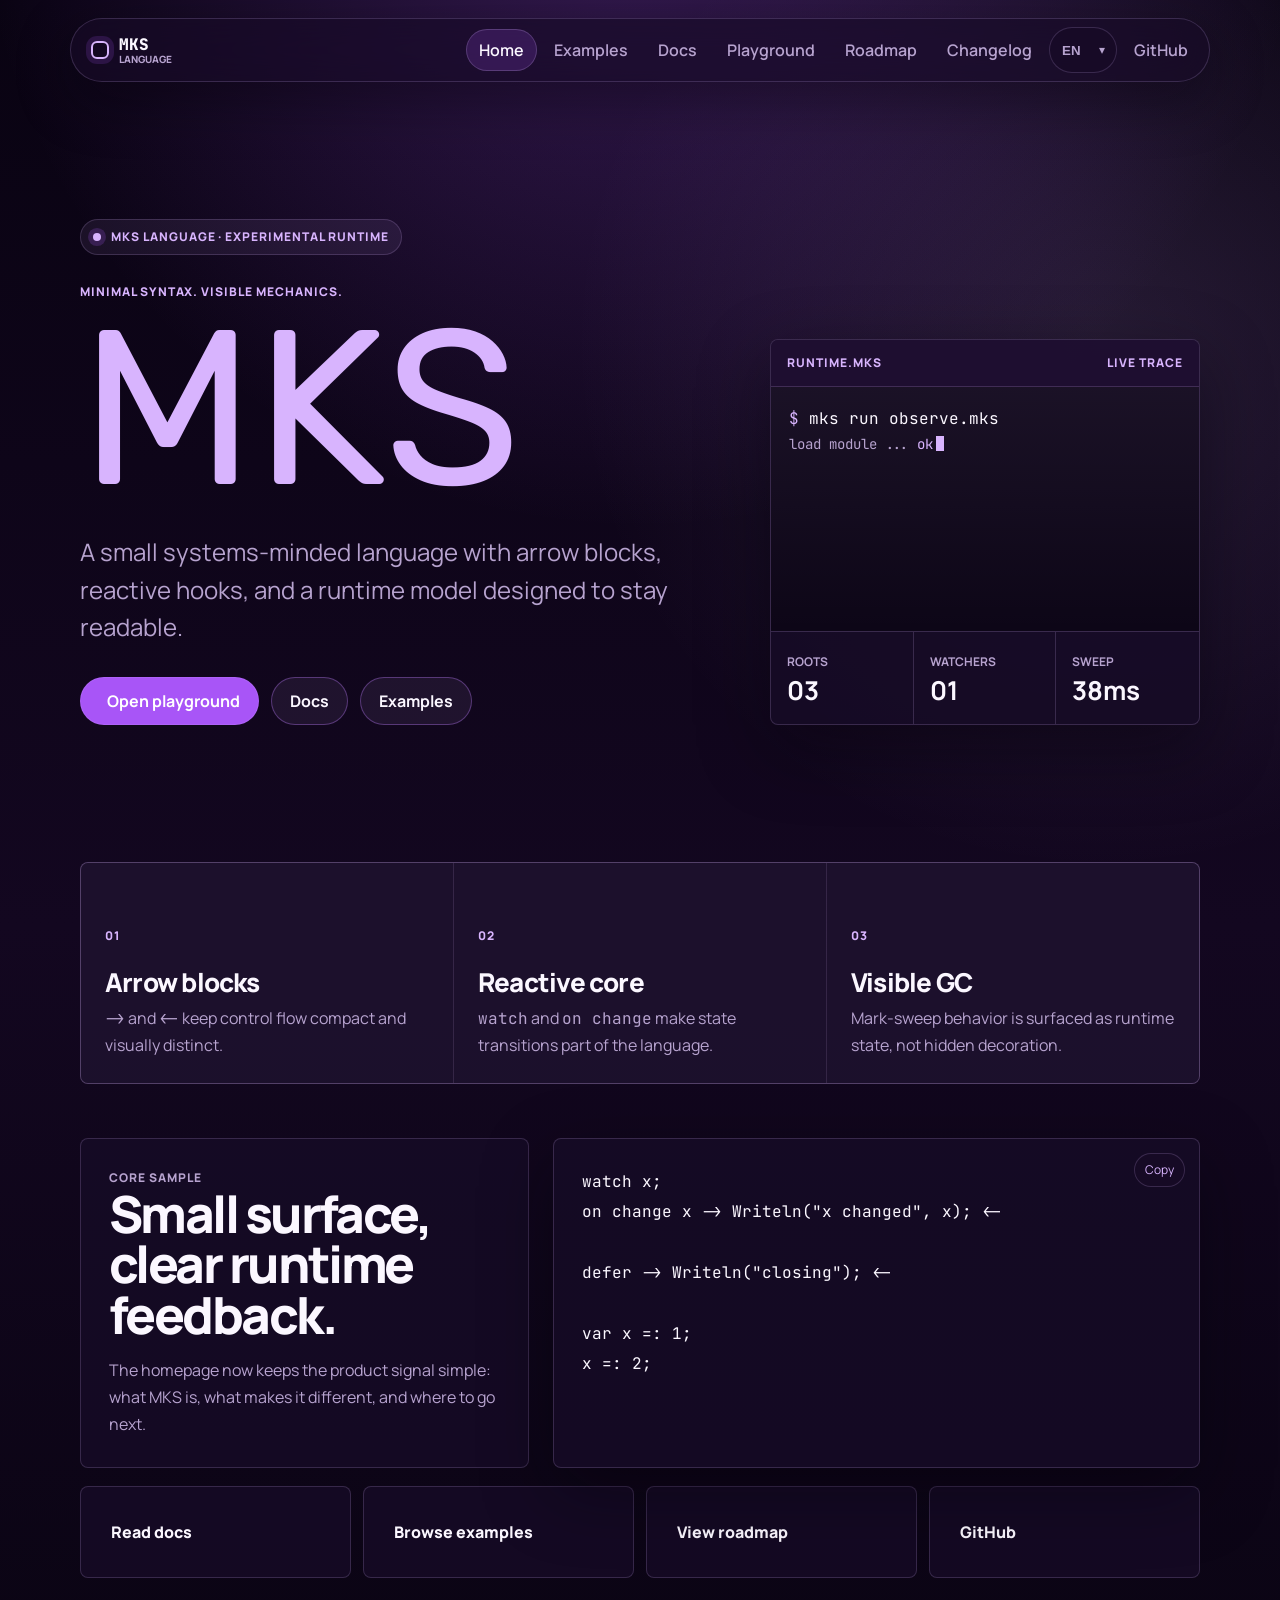
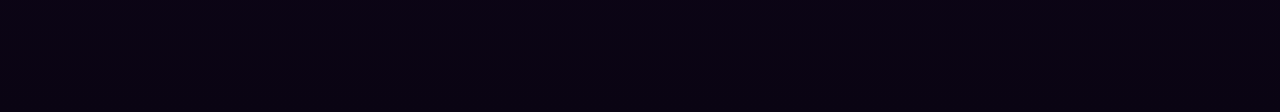
==== commit 6e33cb51: "Update design" ====
--- a/index.html
+++ b/index.html
@@ -13,7 +13,7 @@
   >
   <link rel="stylesheet" href="https://cdn.hugeicons.com/font/hgi-stroke-rounded.css">
 
-  <link rel="stylesheet" href="assets/css/base.css?v=20260426-fonts-ru-1">
+  <link rel="stylesheet" href="assets/css/base.css?v=20260502-dock-mobile-1">
   <link rel="stylesheet" href="assets/css/index.css?v=20260423-fonts-1">
 </head>
 <body data-theme="dark">
@@ -132,8 +132,8 @@
     </section>
   </main>
 
-  <script src="assets/js/header.js?v=20260425-i18n-2"></script>
-  <script src="assets/js/common.js?v=20260426-i18n-fix-1"></script>
+  <script src="assets/js/header.js?v=20260502-icons-1"></script>
+  <script src="assets/js/common.js?v=20260502-dock-mobile-1"></script>
   <script src="assets/js/home.js?v=20260414-4"></script>
 </body>
 </html>
--- a/assets/css/base.css
+++ b/assets/css/base.css
@@ -628,6 +628,11 @@
   }
 }
 
+:focus-visible {
+  outline: 2px solid var(--accent);
+  outline-offset: 2px;
+}
+
 @media (max-width: 380px) {
   body {
     padding-top: 0;
@@ -1108,6 +1113,25 @@
     top: auto;
     bottom: max(12px, env(safe-area-inset-bottom));
   }
+}
+
+/* focus polish */
+a:focus:not(:focus-visible),
+button:focus:not(:focus-visible),
+select:focus:not(:focus-visible),
+textarea:focus:not(:focus-visible),
+input:focus:not(:focus-visible) {
+  outline: none;
+}
+
+a:focus-visible,
+button:focus-visible,
+select:focus-visible,
+textarea:focus-visible,
+input:focus-visible {
+  outline: 2px solid var(--accent);
+  outline-offset: 4px;
+  box-shadow: 0 0 0 8px color-mix(in srgb, var(--accent) 12%, transparent);
 }
 
 /* final dark purple theme */
@@ -2027,3 +2051,232 @@
     bottom: max(12px, env(safe-area-inset-bottom));
   }
 }
+
+/* =============================================
+   macOS Dock nav animation
+   ============================================= */
+
+.nav-links a {
+  transform-origin: 50% 100%;
+  transition:
+    color 140ms ease,
+    border-color 140ms ease,
+    background 140ms ease,
+    transform 200ms cubic-bezier(0.2, 0.9, 0.3, 1);
+  will-change: transform;
+}
+
+/* =============================================
+   Mobile menu: full animated rework
+   ============================================= */
+
+.nav-backdrop {
+  position: fixed;
+  inset: 0;
+  z-index: 38;
+  background: rgba(9, 3, 18, 0.54);
+  backdrop-filter: blur(3px) saturate(0.9);
+  -webkit-backdrop-filter: blur(3px) saturate(0.9);
+  opacity: 0;
+  visibility: hidden;
+  pointer-events: none;
+  transition: opacity 260ms ease, visibility 260ms;
+}
+
+@media (max-width: 960px) {
+  .mobile-menu {
+    display: flex !important;
+    flex-direction: column;
+    gap: 4px;
+    opacity: 0;
+    visibility: hidden;
+    pointer-events: none;
+    transform: translateY(18px) scale(0.96);
+    transform-origin: 50% 100%;
+    transition:
+      opacity 260ms cubic-bezier(0.16, 1, 0.3, 1),
+      transform 260ms cubic-bezier(0.16, 1, 0.3, 1),
+      visibility 260ms;
+    padding: 10px;
+    border-radius: 20px;
+    border: 1px solid rgba(216, 180, 254, 0.18) !important;
+    background: rgba(12, 5, 22, 0.97) !important;
+    backdrop-filter: blur(28px) saturate(1.3) !important;
+    -webkit-backdrop-filter: blur(28px) saturate(1.3) !important;
+    box-shadow:
+      0 28px 64px rgba(4, 0, 10, 0.6),
+      0 0 0 1px rgba(216, 180, 254, 0.07) inset !important;
+  }
+
+  .nav-open .mobile-menu {
+    opacity: 1;
+    visibility: visible;
+    pointer-events: auto;
+    transform: none;
+  }
+
+  .mobile-menu-header {
+    padding: 4px 10px 8px;
+    border-bottom: 1px solid rgba(216, 180, 254, 0.1);
+    margin-bottom: 4px;
+  }
+
+  .mobile-menu-title {
+    font-size: 10px;
+    font-weight: 800;
+    letter-spacing: 0.1em;
+    text-transform: uppercase;
+    color: rgba(216, 180, 254, 0.38);
+    font-family: var(--font-mono);
+  }
+
+  .mobile-menu-nav {
+    display: flex;
+    flex-direction: column;
+    gap: 2px;
+  }
+
+  .mobile-menu-nav a {
+    display: flex !important;
+    align-items: center !important;
+    gap: 10px !important;
+    padding: 10px 12px !important;
+    border-radius: 12px !important;
+    border: 1px solid transparent !important;
+    color: rgba(216, 180, 254, 0.65) !important;
+    font-weight: 600 !important;
+    font-size: 14px !important;
+    background: transparent !important;
+    transition: color 140ms ease, background 140ms ease, border-color 140ms ease !important;
+  }
+
+  .mobile-menu-nav a i {
+    font-size: 18px;
+    width: 22px;
+    flex-shrink: 0;
+    opacity: 0.65;
+    transition: opacity 140ms ease;
+  }
+
+  .mobile-menu-nav a span {
+    flex: 1;
+  }
+
+  .mobile-menu-nav a:hover {
+    color: rgba(255, 247, 255, 0.95) !important;
+    background: rgba(216, 180, 254, 0.09) !important;
+    border-color: rgba(216, 180, 254, 0.14) !important;
+  }
+
+  .mobile-menu-nav a:hover i {
+    opacity: 1;
+  }
+
+  .mobile-menu-nav a.active {
+    color: #fbf7ff !important;
+    background: rgba(168, 85, 247, 0.2) !important;
+    border-color: rgba(216, 180, 254, 0.26) !important;
+  }
+
+  .mobile-menu-nav a.active i {
+    opacity: 1;
+    color: #d8b4fe;
+  }
+
+  .mobile-menu-footer {
+    display: flex;
+    align-items: center;
+    gap: 8px;
+    padding: 8px 4px 2px;
+    margin-top: 4px;
+    border-top: 1px solid rgba(216, 180, 254, 0.1);
+  }
+
+  .mobile-menu-footer .nav-language {
+    flex: 1;
+  }
+
+  .mobile-menu-footer .nav-language select,
+  .mobile-menu-footer .nav-language::after {
+    display: none;
+  }
+
+  .mobile-menu-footer .mobile-language {
+    display: flex;
+  }
+
+  .mobile-menu-footer .mobile-language select {
+    display: flex;
+    width: 100%;
+    min-height: 40px;
+    appearance: none;
+    background: rgba(216, 180, 254, 0.06) !important;
+    border: 1px solid rgba(216, 180, 254, 0.14) !important;
+    border-radius: 10px !important;
+    color: rgba(216, 180, 254, 0.7) !important;
+    font-size: 13px;
+    padding: 0 12px;
+    cursor: pointer;
+  }
+
+  .mobile-github-btn {
+    display: inline-flex !important;
+    align-items: center !important;
+    gap: 6px !important;
+    min-height: 40px;
+    padding: 0 14px !important;
+    border-radius: 10px !important;
+    border: 1px solid rgba(216, 180, 254, 0.16) !important;
+    background: rgba(216, 180, 254, 0.06) !important;
+    color: rgba(216, 180, 254, 0.7) !important;
+    font-size: 13px !important;
+    font-weight: 600 !important;
+    white-space: nowrap;
+    transition: color 140ms ease, background 140ms ease, border-color 140ms ease !important;
+    flex: 1;
+    justify-content: center;
+  }
+
+  .mobile-github-btn i {
+    font-size: 16px;
+  }
+
+  .mobile-github-btn:hover {
+    color: #fbf7ff !important;
+    background: rgba(216, 180, 254, 0.12) !important;
+    border-color: rgba(216, 180, 254, 0.26) !important;
+  }
+
+  /* Staggered entrance */
+  .mobile-menu-header,
+  .mobile-menu-nav a,
+  .mobile-menu-footer {
+    opacity: 0;
+    transform: translateY(10px);
+    transition:
+      opacity 200ms ease,
+      transform 200ms ease,
+      color 140ms ease,
+      background 140ms ease,
+      border-color 140ms ease;
+  }
+
+  .nav-open .mobile-menu-header            { opacity: 1; transform: none; transition-delay: 45ms; }
+  .nav-open .mobile-menu-nav a:nth-child(1) { opacity: 1; transform: none; transition-delay: 75ms; }
+  .nav-open .mobile-menu-nav a:nth-child(2) { opacity: 1; transform: none; transition-delay: 100ms; }
+  .nav-open .mobile-menu-nav a:nth-child(3) { opacity: 1; transform: none; transition-delay: 125ms; }
+  .nav-open .mobile-menu-nav a:nth-child(4) { opacity: 1; transform: none; transition-delay: 150ms; }
+  .nav-open .mobile-menu-nav a:nth-child(5) { opacity: 1; transform: none; transition-delay: 175ms; }
+  .nav-open .mobile-menu-nav a:nth-child(6) { opacity: 1; transform: none; transition-delay: 200ms; }
+  .nav-open .mobile-menu-footer             { opacity: 1; transform: none; transition-delay: 225ms; }
+}
+
+.nav-open .burger {
+  background: rgba(168, 85, 247, 0.18) !important;
+  border-color: rgba(216, 180, 254, 0.3) !important;
+}
+
+/* hide old mobile-menu-controls — replaced by new footer */
+.mobile-menu-controls {
+  display: none !important;
+}
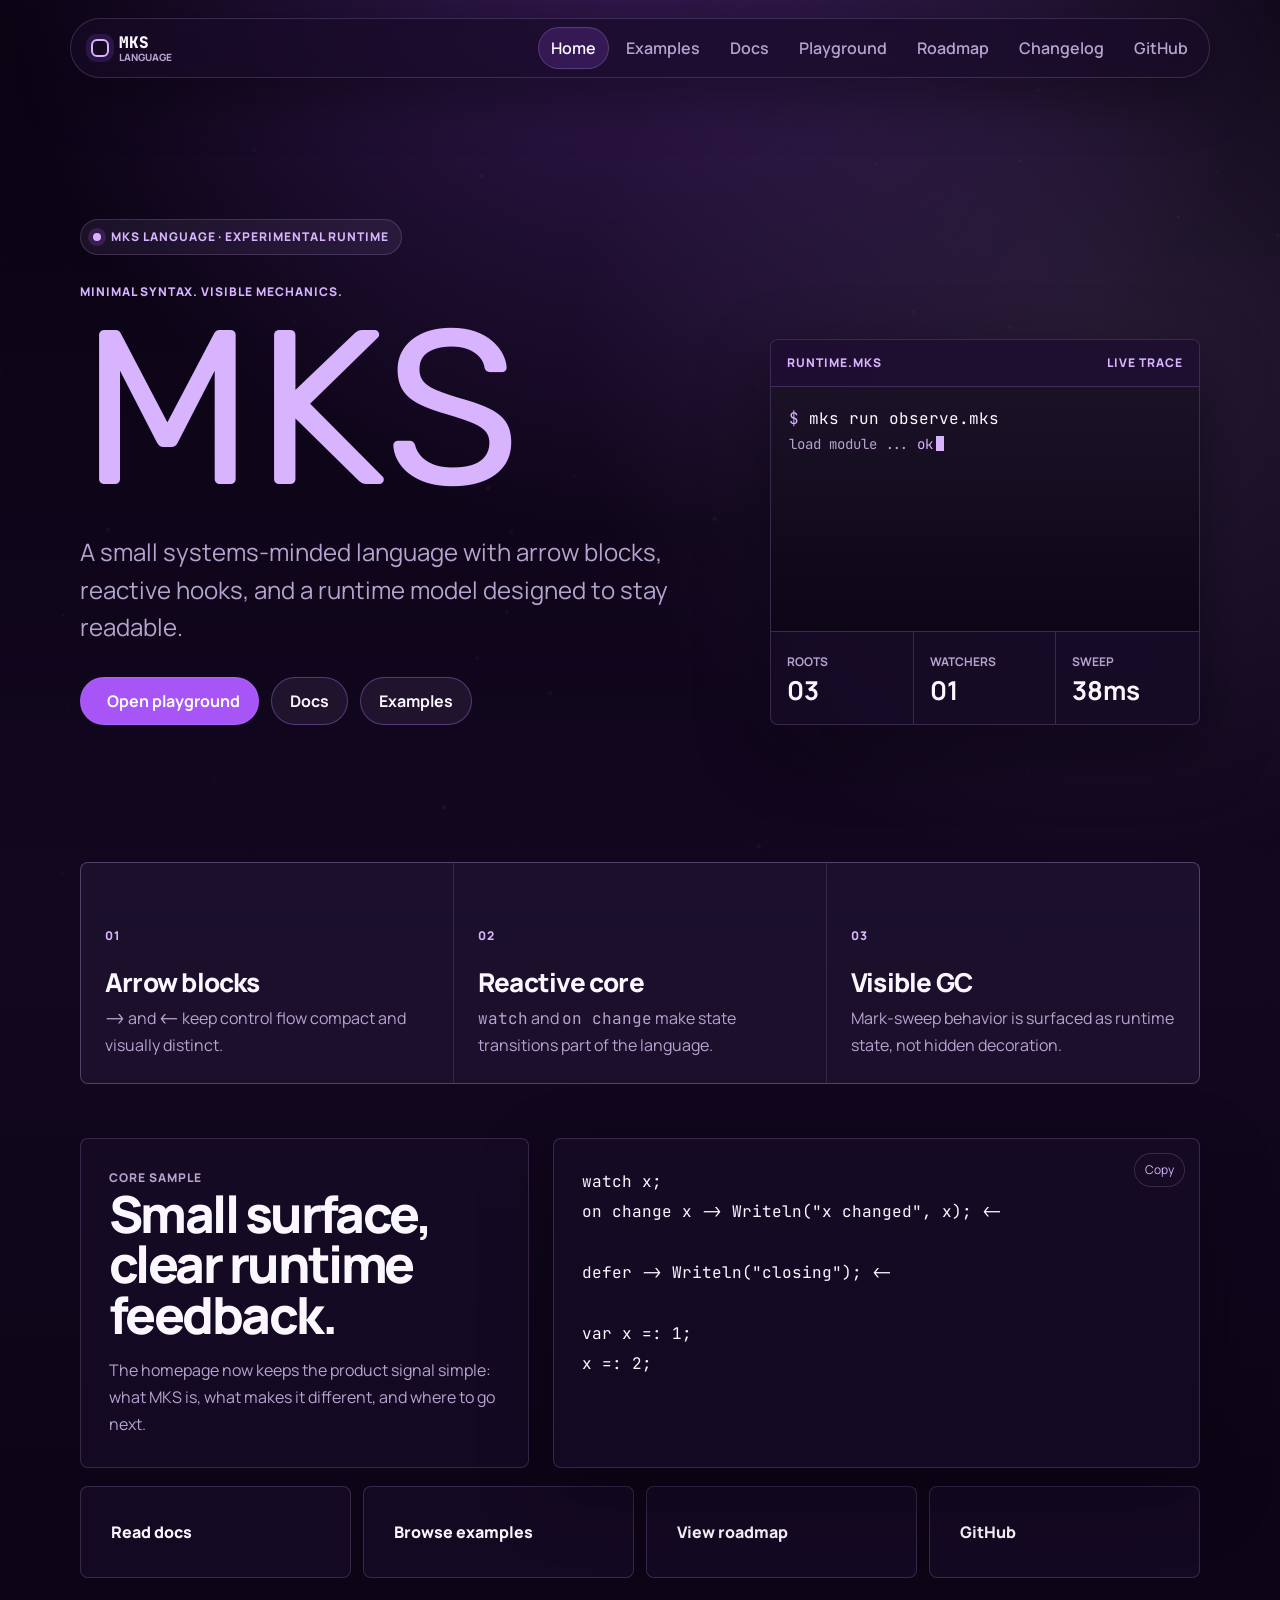
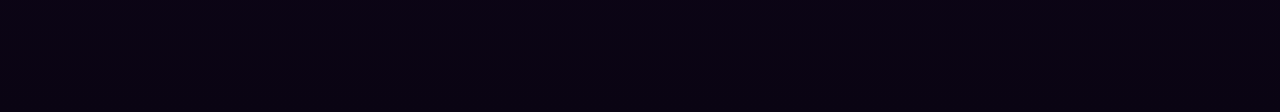
==== commit 6a65349e: "feat: add documentation deep links and accessibility polish - Implement "Copy Link" feature for docu" ====
--- a/index.html
+++ b/index.html
@@ -17,7 +17,7 @@
   <link rel="stylesheet" href="assets/css/index.css?v=20260423-fonts-1">
 </head>
 <body data-theme="dark">
-  <main class="home-page">
+  <main class="home-page" id="main-content" tabindex="-1">
     <section class="home-hero" aria-labelledby="hero-title">
       <div class="hero-kicker">
         <span class="kicker-dot" aria-hidden="true"></span>
@@ -132,6 +132,8 @@
     </section>
   </main>
 
+  <canvas class="particles" aria-hidden="true"></canvas>
+
   <script src="assets/js/header.js?v=20260502-icons-1"></script>
   <script src="assets/js/common.js?v=20260502-dock-mobile-1"></script>
   <script src="assets/js/home.js?v=20260414-4"></script>
--- a/assets/css/base.css
+++ b/assets/css/base.css
@@ -894,6 +894,27 @@
   clip: rect(0, 0, 0, 0);
   white-space: nowrap;
   border: 0;
+}
+
+.skip-link {
+  position: fixed;
+  top: -100px;
+  left: 50%;
+  transform: translateX(-50%);
+  z-index: 1000;
+  padding: 12px 24px;
+  background: var(--accent);
+  color: white;
+  font-weight: 700;
+  border-radius: 0 0 16px 16px;
+  box-shadow: 0 10px 30px rgba(0, 0, 0, 0.4);
+  transition: top 240ms cubic-bezier(0.16, 1, 0.3, 1);
+  text-decoration: none;
+}
+
+.skip-link:focus-visible {
+  top: 0;
+  outline: none;
 }
 
 @media (max-width: 960px) {
@@ -2280,3 +2301,7 @@
 .mobile-menu-controls {
   display: none !important;
 }
+
+.hidden {
+  display: none !important;
+}
